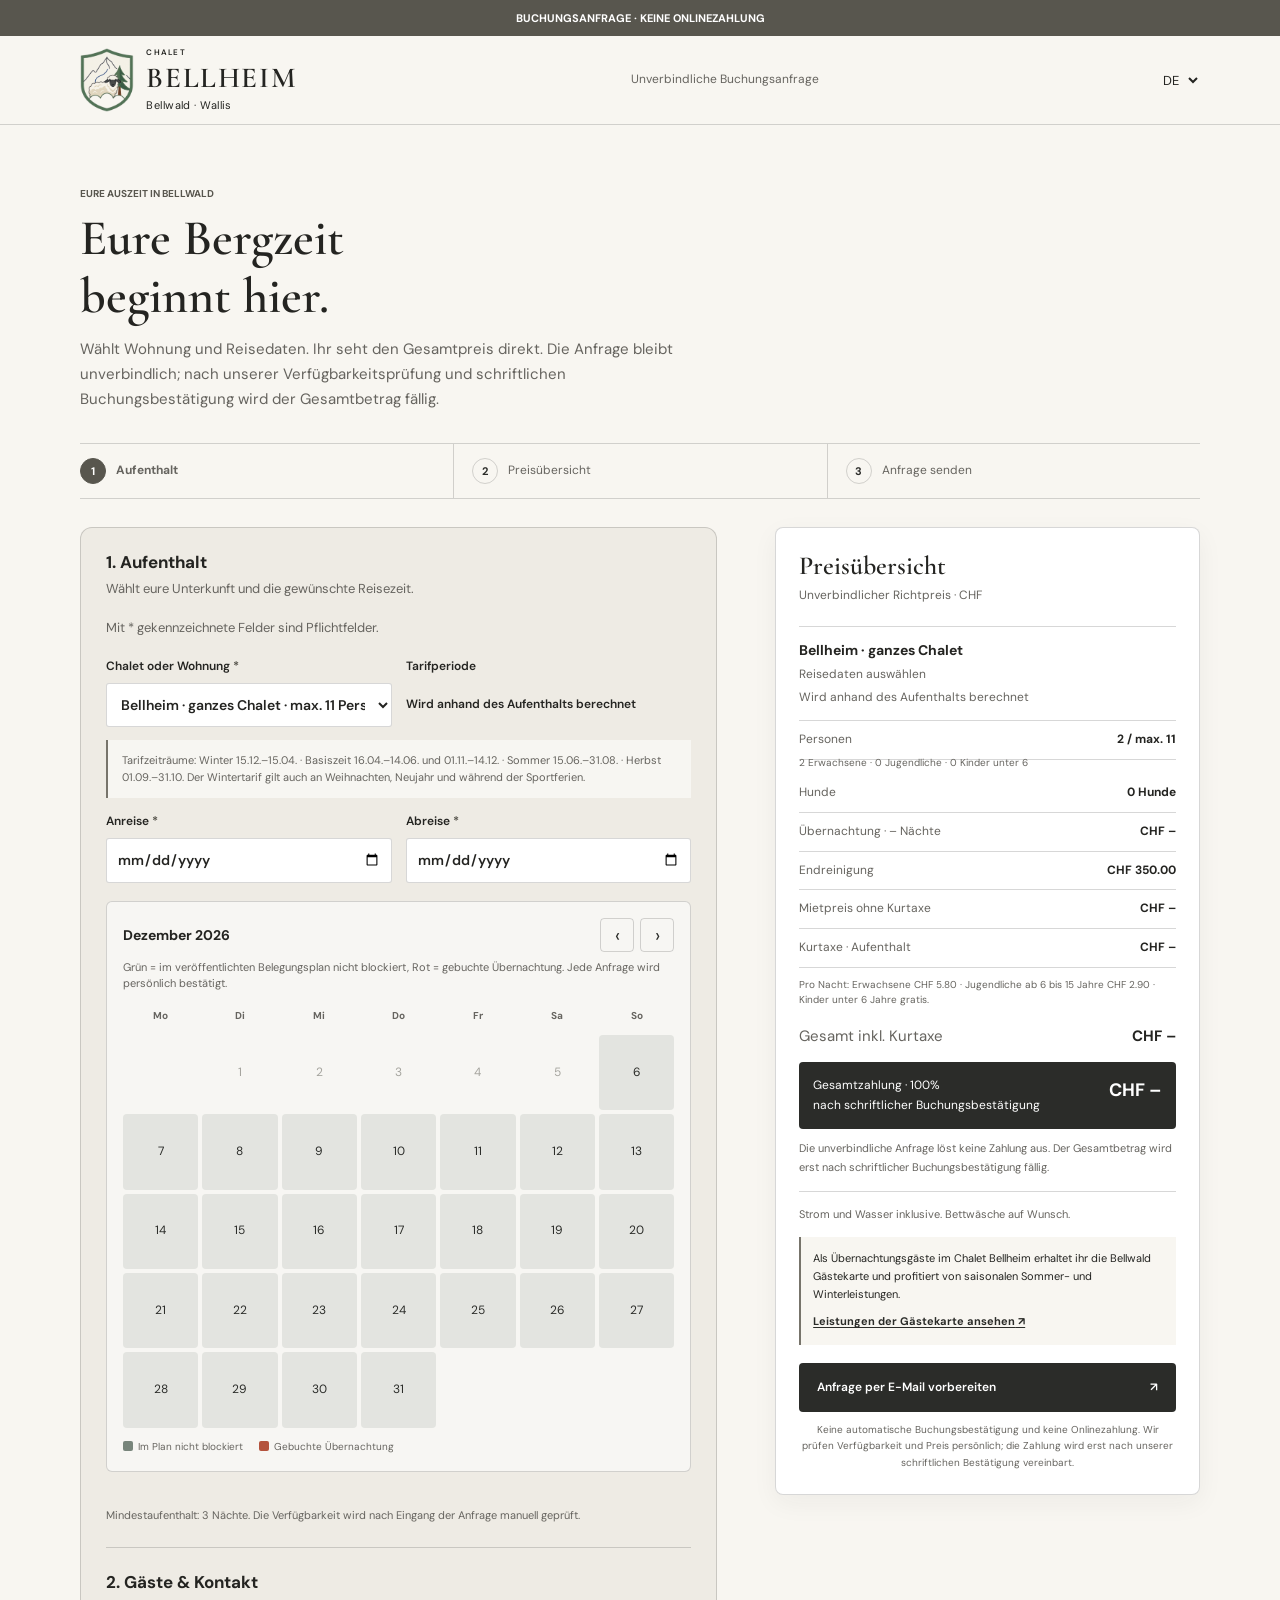
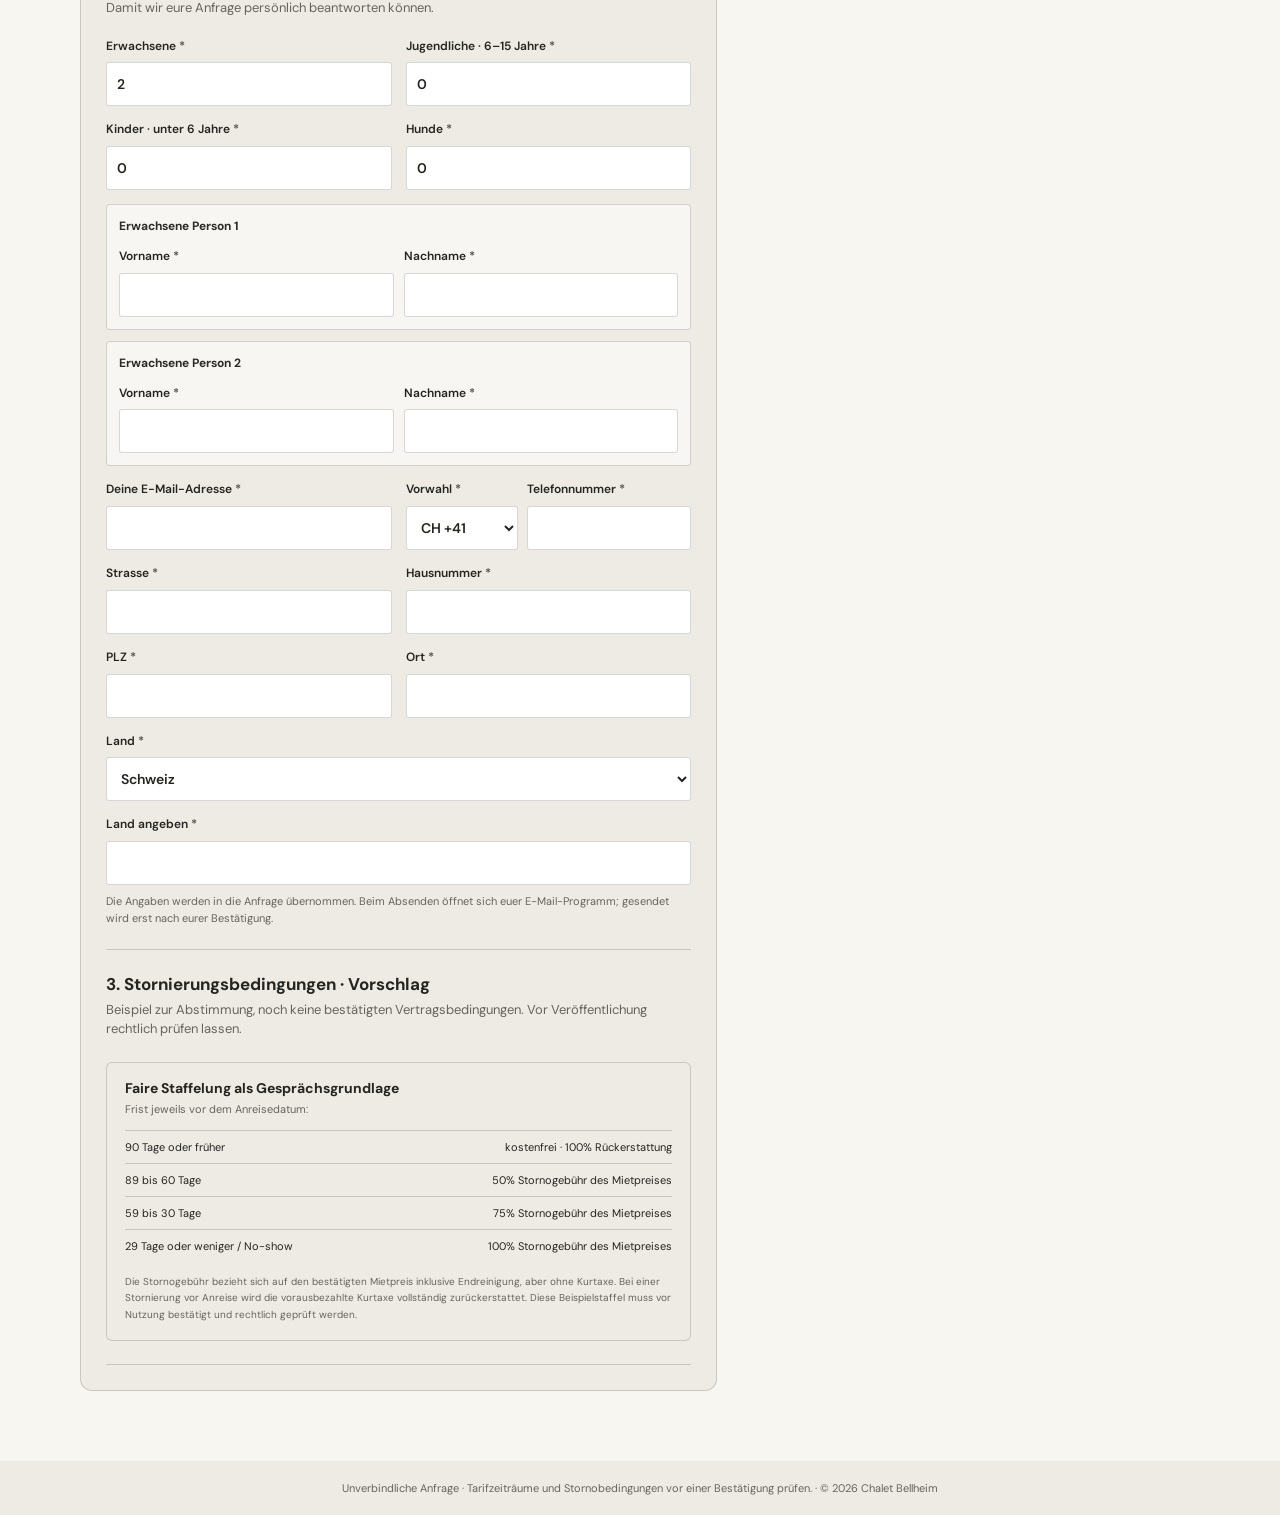
==== buchungsablauf-vorschau.html @ 1db50ce0 "Add files via upload" ====
<!doctype html>
<html lang="de">
<head>
  <meta charset="utf-8">
  <meta name="viewport" content="width=device-width, initial-scale=1">
  <meta name="theme-color" content="#faf8f2">
  <meta name="description" content="Unverbindliche Buchungsanfrage und Preisübersicht für das Chalet Bellheim in Bellwald.">
  <title>Buchungsanfrage | Chalet Bellheim</title>
  <link rel="preconnect" href="https://fonts.googleapis.com">
  <link rel="preconnect" href="https://fonts.gstatic.com" crossorigin>
  <link href="https://fonts.googleapis.com/css2?family=Cormorant+Garamond:wght@500;600;700&family=DM+Sans:wght@400;500;600;700&display=swap" rel="stylesheet">
  <link rel="stylesheet" href="styles.css">
  <style>
    body { background: var(--paper); }
    .demo-banner { padding: 9px 16px; color: #fff; background: var(--clay); font-size: 11px; font-weight: 700; text-align: center; }
    .demo-header { display: flex; align-items: center; justify-content: space-between; gap: 20px; padding: 12px 6.2%; border-bottom: 1px solid var(--line); }
    .demo-header .wordmark-icon { width: 56px; height: 64px; flex-basis: 56px; }
    .demo-label { color: var(--muted); font-size: 12px; }
    .booking-page { width: min(1120px, 88%); margin: 0 auto; padding: clamp(32px, 5vw, 62px) 0 70px; }
    .page-heading { max-width: 650px; margin-bottom: 32px; }
    .page-heading .eyebrow { margin-bottom: 9px; }
    .page-heading h1 { margin: 0 0 12px; font-size: clamp(34px, 4vw, 50px); }
    .page-heading p:last-child { max-width: 600px; margin: 0; color: var(--muted); }
    .booking-steps { display: grid; grid-template-columns: repeat(3, minmax(0, 1fr)); margin-bottom: 28px; border-block: 1px solid var(--line); }
    .booking-steps span { display: flex; align-items: center; gap: 10px; min-height: 54px; color: var(--muted); font-size: 12px; }
    .booking-steps span + span { padding-left: 18px; border-left: 1px solid var(--line); }
    .booking-steps b { display: grid; width: 26px; height: 26px; flex: 0 0 26px; place-items: center; border: 1px solid var(--line); border-radius: 50%; color: var(--pine); font-size: 11px; }
    .booking-steps span:first-child { color: var(--pine); font-weight: 700; }
    .booking-steps span:first-child b { border-color: var(--clay); color: #fff; background: var(--clay); }
    .booking-layout { display: grid; grid-template-columns: minmax(0, 1.2fr) minmax(300px, .8fr); align-items: start; gap: clamp(26px, 5vw, 58px); }
    .booking-form { display: grid; gap: 25px; }
    .form-section { padding-bottom: 23px; border-bottom: 1px solid var(--line); }
    .form-section h2 { margin: 0 0 5px; font-family: var(--sans); font-size: 17px; font-weight: 700; }
    .form-section > p { margin: 0 0 18px; color: var(--muted); font-size: 13px; }
    .field-grid { display: grid; grid-template-columns: repeat(2, minmax(0, 1fr)); gap: 14px; }
    .field-grid.three { grid-template-columns: repeat(3, minmax(0, 1fr)); }
    .field-grid.guest-counts { grid-template-columns: repeat(2, minmax(0, 1fr)); }
    .guest-name-fields { display: grid; gap: 11px; margin-top: 14px; }
    .guest-name-row { display: grid; grid-template-columns: repeat(2, minmax(0, 1fr)); gap: 10px; padding: 12px; border: 1px solid var(--line); border-radius: 4px; background: rgba(255,255,255,.55); }
    .guest-name-heading { grid-column: 1 / -1; margin: 0; color: var(--pine); font-size: 12px; font-weight: 700; }
    .booking-form label { display: grid; min-width: 0; gap: 6px; color: var(--ink); font-size: 12px; font-weight: 600; }
    .booking-form input, .booking-form select { width: 100%; min-width: 0; min-height: 44px; padding: 9px 10px; border: 1px solid var(--line); border-radius: 3px; color: var(--ink); background: #fff; font: inherit; font-size: 14px; }
    .booking-form input:focus, .booking-form select:focus { outline: 2px solid var(--brass); outline-offset: 1px; }
    .required-mark { color: var(--clay); font-weight: 700; }
    .required-note { margin: -10px 0 0; color: var(--muted); font-size: 10px; }
    .phone-fields { display: grid; grid-template-columns: minmax(112px, .7fr) minmax(0, 1.3fr); gap: 9px; }
    .field-help { display: block; margin-top: 8px; color: var(--muted); font-size: 11px; line-height: 1.5; }
    .season-note { margin-top: 13px; padding: 12px 14px; border-left: 2px solid var(--brass); color: var(--muted); background: rgba(255,255,255,.55); font-size: 11px; line-height: 1.55; }
    .availability-calendar { margin-top: 18px; padding: 16px; border: 1px solid var(--line); border-radius: 6px; background: rgba(255,255,255,.55); }
    .calendar-heading { display: flex; align-items: center; justify-content: space-between; gap: 12px; margin-bottom: 8px; }
    .calendar-heading h3 { margin: 0; font-family: var(--sans); font-size: 14px; font-weight: 700; }
    .calendar-nav { display: flex; gap: 6px; }
    .calendar-nav button { display: grid; width: 34px; height: 34px; place-items: center; border: 1px solid var(--line); border-radius: 4px; color: var(--pine); background: transparent; cursor: pointer; font-size: 19px; }
    .calendar-nav button:hover { background: var(--paper-deep); }
    .calendar-status { margin: 0 0 12px; color: var(--muted); font-size: 11px; line-height: 1.45; }
    .calendar-weekdays, .calendar-grid { display: grid; grid-template-columns: repeat(7, minmax(0, 1fr)); gap: 4px; }
    .calendar-weekdays { margin-bottom: 5px; }
    .calendar-weekdays span { padding: 5px 0; color: var(--muted); font-size: 10px; font-weight: 700; text-align: center; }
    .calendar-day, .calendar-empty { display: grid; min-width: 0; aspect-ratio: 1; place-items: center; }
    .calendar-day { padding: 0; border: 1px solid transparent; border-radius: 4px; color: var(--ink); background: transparent; cursor: pointer; font: inherit; font-size: 12px; }
    .calendar-day:hover:not(:disabled) { border-color: var(--brass); background: var(--paper-deep); }
    .calendar-day:disabled { color: #a5a49e; cursor: not-allowed; }
    .calendar-day.is-open { color: var(--pine); background: rgba(52,72,59,.1); }
    .calendar-day.is-booked { color: #fff; background: #b4533d; }
    .calendar-day.is-selected, .calendar-day.is-in-range { color: #fff; background: var(--pine); }
    .calendar-day.is-selected { border-color: var(--clay); background: var(--clay); }
    .calendar-legend { display: flex; flex-wrap: wrap; gap: 8px 16px; margin-top: 11px; color: var(--muted); font-size: 10px; }
    .legend-swatch { display: inline-block; width: 10px; height: 10px; margin-right: 5px; border-radius: 2px; vertical-align: -1px; }
    .legend-open { background: rgba(52,72,59,.65); }
    .legend-booked { background: #b4533d; }
    .calendar-feedback { min-height: 17px; margin: 6px 0 0; color: var(--clay); font-size: 11px; }
    .minimum-warning { margin: 9px 0 0; padding: 10px 12px; border-left: 2px solid var(--clay); color: #7d3d29; background: rgba(164,93,61,.1); font-size: 11px; line-height: 1.45; }
    .minimum-warning[hidden] { display: none; }
    .calendar-admin { margin-top: 13px; padding-top: 12px; border-top: 1px solid var(--line); }
    .calendar-admin summary { color: var(--pine); cursor: pointer; font-size: 11px; font-weight: 700; }
    .calendar-admin > p { margin: 9px 0 12px; color: var(--muted); font-size: 10px; line-height: 1.45; }
    .calendar-admin-fields { display: grid; grid-template-columns: 1fr 1fr; gap: 9px; }
    .calendar-admin label { display: grid; gap: 5px; color: var(--muted); font-size: 10px; }
    .calendar-admin input { width: 100%; min-width: 0; min-height: 38px; padding: 6px; border: 1px solid var(--line); border-radius: 3px; background: #fff; font: inherit; }
    .calendar-admin-action { width: 100%; min-height: 38px; margin-top: 9px; border: 1px solid var(--pine); border-radius: 3px; color: #fff; background: var(--pine); cursor: pointer; font: inherit; font-size: 11px; font-weight: 700; }
    .blocked-list { display: grid; gap: 6px; margin: 10px 0 0; padding: 0; list-style: none; }
    .blocked-list li { display: flex; align-items: center; justify-content: space-between; gap: 8px; color: var(--ink); font-size: 10px; }
    .blocked-list button { padding: 4px 7px; border: 1px solid var(--line); border-radius: 3px; color: var(--clay); background: transparent; cursor: pointer; font: inherit; }
    .policy { margin-top: 23px; padding: 17px 18px; border: 1px solid var(--line); border-radius: 6px; background: var(--paper-deep); }
    .policy h3 { margin: 0 0 4px; font-family: var(--sans); font-size: 14px; font-weight: 700; }
    .policy-intro { margin: 0 0 12px; color: var(--muted); font-size: 11px; }
    .policy-row { display: flex; justify-content: space-between; gap: 15px; padding: 7px 0; border-top: 1px solid var(--line); font-size: 11px; }
    .policy-row span:last-child { text-align: right; }
    .policy-note { margin: 11px 0 0; color: var(--muted); font-size: 10px; }
    .summary { position: sticky; top: 18px; padding: 23px; border: 1px solid var(--line); border-radius: 8px; background: #fff; box-shadow: 0 8px 26px rgba(36,36,33,.05); }
    .summary h2 { margin: 0 0 5px; font-size: 26px; }
    .summary-caption { margin: 0 0 20px; color: var(--muted); font-size: 12px; }
    .summary-selection { padding: 12px 0; border-block: 1px solid var(--line); }
    .summary-selection strong { display: block; font-size: 14px; }
    .summary-selection span { display: block; margin-top: 3px; color: var(--muted); font-size: 12px; }
    .summary-row { display: flex; justify-content: space-between; gap: 14px; padding: 9px 0; border-bottom: 1px solid var(--line); font-size: 12px; }
    .summary-row span:first-child { color: var(--muted); }
    .summary-row strong { text-align: right; }
    .occupancy-breakdown { margin: -4px 0 4px; color: var(--muted); font-size: 10px; line-height: 1.45; }
    .capacity-warning { margin: 8px 0 12px; padding: 10px 12px; border-left: 2px solid var(--clay); color: #7d3d29; background: rgba(164,93,61,.1); font-size: 11px; line-height: 1.45; }
    .capacity-warning[hidden] { display: none; }
    .summary-total { margin-top: 4px; padding: 13px 0 9px; border-bottom: 0; font-size: 15px; }
    .payment-total { display: flex; justify-content: space-between; gap: 12px; margin-top: 4px; padding: 14px; border-radius: 4px; color: #fff; background: var(--pine); }
    .payment-total span { font-size: 12px; }
    .payment-total strong { font-size: 18px; white-space: nowrap; }
    .remaining { margin: 10px 0 0; color: var(--muted); font-size: 11px; }
    .tax-note { margin: 15px 0 0; padding-top: 13px; border-top: 1px solid var(--line); color: var(--muted); font-size: 11px; }
    .tax-rate-note { margin: 9px 0 0; color: var(--muted); font-size: 10px; line-height: 1.5; }
    .guest-card-note { margin-top: 14px; padding: 12px; border-left: 2px solid var(--brass); background: var(--paper); }
    .guest-card-note p { margin: 0 0 5px; color: var(--ink); font-size: 11px; }
    .guest-card-note a { color: var(--pine); font-size: 11px; font-weight: 700; text-decoration: underline; text-underline-offset: 2px; }
    .summary .button { width: 100%; margin-top: 18px; }
    .summary-small { margin: 10px 0 0; color: var(--muted); font-size: 10px; text-align: center; }
    .form-result { margin-top: 14px; padding: 12px; border-left: 2px solid var(--clay); background: var(--paper); font-size: 12px; }
    .form-result[hidden] { display: none; }
    .email-link { display: flex; width: 100%; min-height: 42px; align-items: center; justify-content: center; margin-top: 10px; border-radius: 4px; color: #fff; background: var(--pine); font-size: 12px; font-weight: 700; }
    .demo-footer { padding: 18px 6%; color: var(--muted); background: var(--paper-deep); font-size: 11px; text-align: center; }
    @media (max-width: 760px) {
      .demo-header { padding-inline: 5%; }
      .booking-page { width: 90%; padding-top: 30px; }
      .booking-layout { grid-template-columns: 1fr; }
      .summary { position: static; grid-row: 1; }
      .booking-steps span { gap: 6px; font-size: 10px; }
      .booking-steps span + span { padding-left: 8px; }
      .summary { padding: 19px; }
    }
    @media (max-width: 430px) {
      .field-grid { grid-template-columns: 1fr; }
      .field-grid.three { grid-template-columns: repeat(3, minmax(0, 1fr)); gap: 8px; }
      .phone-fields { grid-template-columns: minmax(102px, .8fr) minmax(0, 1.2fr); gap: 7px; }
      .booking-steps b { width: 23px; height: 23px; flex-basis: 23px; }
      .booking-steps span { font-size: 9px; }
      .policy-row { font-size: 10px; }
    }
  </style>
</head>
<body data-page-type="booking">
  <div class="demo-banner" data-i18n="bookingBanner">BUCHUNGSANFRAGE · KEINE ONLINEZAHLUNG</div>
  <header class="demo-header">
    <a class="wordmark" href="index.html" aria-label="Zur Chalet Bellheim Website">
      <span class="wordmark-icon" aria-hidden="true"><img src="Fotos/Bellheim-wappen.png" alt=""></span>
      <span class="brand-name"><span class="brand-kicker">CHALET</span><strong>BELLHEIM</strong><span class="brand-location">Bellwald · Wallis</span></span>
    </a>
    <span class="demo-label" data-i18n="bookingHeaderLabel">Unverbindliche Buchungsanfrage</span>
    <label class="language-picker"><span class="sr-only" data-i18n="languageLabel">Sprache wählen</span><select id="language-select" aria-label="Sprache"><option value="de">DE</option><option value="en">EN</option><option value="nl">NL</option></select></label>
  </header>
  <main class="booking-page">
    <div class="page-heading">
      <p class="eyebrow eyebrow-dark" data-i18n="bookingPageEyebrow">EURE AUSZEIT IN BELLWALD</p>
      <h1 data-i18n="bookingPageHeading">Eure Bergzeit<br>beginnt hier.</h1>
      <p data-i18n="bookingPageIntro">Wählt Wohnung und Reisedaten. Ihr seht den Gesamtpreis direkt. Die Anfrage bleibt unverbindlich; nach unserer Verfügbarkeitsprüfung und schriftlichen Buchungsbestätigung wird der Gesamtbetrag fällig.</p>
    </div>
    <div class="booking-steps" aria-label="Buchungsablauf" data-i18n-aria="bookingPageTitle">
      <span><b>1</b> <span data-i18n="bookingStepStay">Aufenthalt</span></span><span><b>2</b> <span data-i18n="bookingStepPrice">Preisübersicht</span></span><span><b>3</b> <span data-i18n="bookingStepSend">Anfrage senden</span></span>
    </div>
    <div class="booking-layout">
      <form class="booking-form" id="booking-form">
        <section class="form-section">
          <h2 data-i18n="bookingSectionStay">1. Aufenthalt</h2>
          <p data-i18n="bookingStayIntro">Wählt eure Unterkunft und die gewünschte Reisezeit.</p>
          <p class="required-note"><span data-i18n="bookingRequiredNote">Mit * gekennzeichnete Felder sind Pflichtfelder.</span></p>
          <div class="field-grid">
            <label><span><span data-i18n="apartmentLabel">Chalet oder Wohnung</span> <span class="required-mark" aria-hidden="true">*</span></span>
              <select name="apartment" required>
                <option value="Chalet Bellheim" data-i18n="bookingApartmentWhole">Bellheim · ganzes Chalet · max. 11 Personen</option>
                <option value="Wiisshoru" data-i18n="bookingApartmentUpper">Wiisshoru · Obergeschoss · max. 7 Personen</option>
                <option value="Schwarznasa" data-i18n="bookingApartmentLower">Schwarznasa · Erdgeschoss · max. 4 Personen</option>
              </select>
            </label>
            <label><span data-i18n="bookingSeasonLabel">Tarifperiode</span>
              <output id="season-display" aria-live="polite">Wird anhand des Aufenthalts berechnet</output>
            </label>
          </div>
          <div class="season-note" data-i18n="bookingSeasonPeriods">Tarifzeiträume: Winter 15.12.–15.04. · Basiszeit 16.04.–14.06. und 01.11.–14.12. · Sommer 15.06.–31.08. · Herbst 01.09.–31.10. Der Wintertarif gilt auch an Weihnachten, Neujahr und während der Sportferien.</div>
          <div class="field-grid" style="margin-top: 14px">
            <label><span><span data-i18n="arrivalLabel">Anreise</span> <span class="required-mark" aria-hidden="true">*</span></span><input type="date" name="arrival" required></label>
            <label><span><span data-i18n="departureLabel">Abreise</span> <span class="required-mark" aria-hidden="true">*</span></span><input type="date" name="departure" required></label>
          </div>
          <div class="availability-calendar" aria-labelledby="calendar-title">
            <div class="calendar-heading">
              <h3 id="calendar-title" data-i18n="bookingCalendar">Belegungsplan</h3>
              <div class="calendar-nav"><button type="button" id="calendar-previous" data-i18n-aria="bookingPreviousMonth" aria-label="Vorheriger Monat">‹</button><button type="button" id="calendar-next" data-i18n-aria="bookingNextMonth" aria-label="Nächster Monat">›</button></div>
            </div>
            <p class="calendar-status" id="calendar-status" data-i18n="bookingCalendarStatus">Grün = im veröffentlichten Belegungsplan nicht blockiert, Rot = gebuchte Übernachtung. Jede Anfrage wird persönlich bestätigt.</p>
            <div class="calendar-weekdays" aria-hidden="true"><span data-i18n="bookingMonday">Mo</span><span data-i18n="bookingTuesday">Di</span><span data-i18n="bookingWednesday">Mi</span><span data-i18n="bookingThursday">Do</span><span data-i18n="bookingFriday">Fr</span><span data-i18n="bookingSaturday">Sa</span><span data-i18n="bookingSunday">So</span></div>
            <div class="calendar-grid" id="calendar-grid" role="group" aria-label="Termine auswählen" data-i18n-aria="bookingCalendarGroup"></div>
            <div class="calendar-legend"><span><i class="legend-swatch legend-open"></i><span data-i18n="bookingLegendOpen">Im Plan nicht blockiert</span></span><span><i class="legend-swatch legend-booked"></i><span data-i18n="bookingLegendBooked">Gebuchte Übernachtung</span></span></div>
          </div>
          <p class="calendar-feedback" id="calendar-feedback" role="status" aria-live="polite"></p>
          <span class="field-help" data-i18n="bookingMinimumStay">Mindestaufenthalt: 3 Nächte. Die Verfügbarkeit wird nach Eingang der Anfrage manuell geprüft.</span>
        </section>
        <section class="form-section">
          <h2 data-i18n="bookingSectionGuests">2. Gäste & Kontakt</h2>
          <p data-i18n="bookingSectionGuestsIntro">Damit wir eure Anfrage persönlich beantworten können.</p>
          <div class="field-grid guest-counts">
            <label><span><span data-i18n="adultCountLabel">Erwachsene</span> <span class="required-mark" aria-hidden="true">*</span></span><input type="number" name="adults" min="0" max="11" value="2" required></label>
            <label><span><span data-i18n="bookingYouthLabel">Jugendliche · 6–15 Jahre</span> <span class="required-mark" aria-hidden="true">*</span></span><input type="number" name="youth" min="0" max="11" value="0" required></label>
            <label><span><span data-i18n="bookingChildrenLabel">Kinder · unter 6 Jahre</span> <span class="required-mark" aria-hidden="true">*</span></span><input type="number" name="children" min="0" max="11" value="0" required></label>
            <label><span><span data-i18n="dogCountLabel">Hunde</span> <span class="required-mark" aria-hidden="true">*</span></span><input type="number" name="dogs" min="0" value="0" required></label>
          </div>
          <div class="guest-name-fields" id="guest-name-fields" aria-live="polite"></div>
          <div class="field-grid" style="margin-top: 14px">
            <label><span><span data-i18n="guestEmailLabel">E-Mail-Adresse</span> <span class="required-mark" aria-hidden="true">*</span></span><input type="email" name="guestEmail" autocomplete="email" required></label>
            <div class="phone-fields">
              <label><span><span data-i18n="bookingPhonePrefix">Vorwahl</span> <span class="required-mark" aria-hidden="true">*</span></span><select name="phonePrefix" autocomplete="tel-country-code" required><option value="+41" selected>CH +41</option><option value="+49">DE +49</option><option value="+43">AT +43</option><option value="+33">FR +33</option><option value="+39">IT +39</option><option value="+31">NL +31</option><option value="+32">BE +32</option><option value="+352">LU +352</option><option value="+44">UK +44</option><option value="+1">US/CA +1</option></select></label>
              <label><span><span data-i18n="bookingPhone">Telefonnummer</span> <span class="required-mark" aria-hidden="true">*</span></span><input type="tel" name="phoneNumber" autocomplete="tel-national" minlength="6" maxlength="20" inputmode="tel" required></label>
            </div>
          </div>
          <div class="field-grid" style="margin-top: 14px">
            <label><span><span data-i18n="bookingStreet">Strasse</span> <span class="required-mark" aria-hidden="true">*</span></span><input type="text" name="street" autocomplete="address-line1" required></label>
            <label><span><span data-i18n="bookingHouse">Hausnummer</span> <span class="required-mark" aria-hidden="true">*</span></span><input type="text" name="houseNumber" autocomplete="address-line2" required></label>
          </div>
          <div class="field-grid" style="margin-top: 14px">
            <label><span><span data-i18n="bookingPostalCode">PLZ</span> <span class="required-mark" aria-hidden="true">*</span></span><input type="text" name="postalCode" autocomplete="postal-code" required></label>
            <label><span><span data-i18n="bookingCity">Ort</span> <span class="required-mark" aria-hidden="true">*</span></span><input type="text" name="city" autocomplete="address-level2" required></label>
          </div>
          <label style="margin-top: 14px"><span><span data-i18n="bookingCountry">Land</span> <span class="required-mark" aria-hidden="true">*</span></span>
            <select name="country" autocomplete="country-name" required>
              <option value="CH" data-i18n="bookingCountryCH" selected>Schweiz</option>
              <option value="DE" data-i18n="bookingCountryDE">Deutschland</option>
              <option value="AT" data-i18n="bookingCountryAT">Österreich</option>
              <option value="FR" data-i18n="bookingCountryFR">Frankreich</option>
              <option value="IT" data-i18n="bookingCountryIT">Italien</option>
              <option value="NL" data-i18n="bookingCountryNL">Niederlande</option>
              <option value="BE" data-i18n="bookingCountryBE">Belgien</option>
              <option value="LU" data-i18n="bookingCountryLU">Luxemburg</option>
              <option value="GB" data-i18n="bookingCountryGB">Vereinigtes Königreich</option>
              <option value="US" data-i18n="bookingCountryUS">Vereinigte Staaten</option>
              <option value="OTHER" data-i18n="bookingCountryOther">Anderes Land</option>
            </select>
          </label>
          <label id="other-country-label" style="margin-top: 14px" hidden><span><span data-i18n="bookingOtherCountry">Land angeben</span> <span class="required-mark" aria-hidden="true">*</span></span><input type="text" name="otherCountry" autocomplete="country-name"></label>
          <span class="field-help" data-i18n="bookingContactNote">Die Angaben werden in die Anfrage übernommen. Beim Absenden öffnet sich euer E-Mail-Programm; die Nachricht wird erst nach eurer Bestätigung versendet.</span>
        </section>
        <section class="form-section">
          <h2 data-i18n="bookingCancellationSection">3. Stornierungsbedingungen · Vorschlag</h2>
          <p class="field-help" data-i18n="bookingCancellationDisclaimer">Beispiel zur Abstimmung, noch keine bestätigten Vertragsbedingungen. Vor Veröffentlichung rechtlich prüfen lassen.</p>
          <div class="policy">
            <h3 data-i18n="bookingCancellationHeading">Faire Staffelung als Gesprächsgrundlage</h3>
            <p class="policy-intro" data-i18n="bookingCancellationBefore">Frist jeweils vor dem Anreisedatum:</p>
            <div class="policy-row"><span data-i18n="bookingCancel90">90 Tage oder früher</span><span data-i18n="bookingCancel90Fee">kostenfrei · 100% Rückerstattung</span></div>
            <div class="policy-row"><span data-i18n="bookingCancel60">89 bis 60 Tage</span><span data-i18n="bookingCancel60Fee">50% Stornogebühr des Mietpreises</span></div>
            <div class="policy-row"><span data-i18n="bookingCancel30">59 bis 30 Tage</span><span data-i18n="bookingCancel30Fee">75% Stornogebühr des Mietpreises</span></div>
            <div class="policy-row"><span data-i18n="bookingCancelLate">29 Tage oder weniger / No-show</span><span data-i18n="bookingCancelLateFee">100% Stornogebühr des Mietpreises</span></div>
            <p class="policy-note" data-i18n="bookingCancellationNote">Die Stornogebühr bezieht sich auf den bestätigten Mietpreis inklusive Endreinigung, aber ohne Kurtaxe. Bei einer Stornierung vor Anreise wird die vorausbezahlte Kurtaxe vollständig zurückerstattet. Diese Beispielstaffel muss vor Nutzung bestätigt und rechtlich geprüft werden.</p>
          </div>
        </section>
      </form>
      <aside class="summary" aria-labelledby="summary-title">
        <h2 id="summary-title" data-i18n="bookingSummary">Preisübersicht</h2>
        <p class="summary-caption" data-i18n="bookingEstimate">Unverbindlicher Richtpreis · CHF</p>
        <div class="summary-selection"><strong id="summary-apartment">Bellheim · ganzes Chalet</strong><span id="summary-dates" data-i18n="bookingChooseDates">Reisedaten auswählen</span><span id="summary-season" data-i18n="bookingSeasonAuto">Tarifperiode wird automatisch bestimmt</span></div>
        <div class="summary-row"><span data-i18n="bookingPeople">Personen</span><strong id="summary-person-count">2 / max. 11</strong></div>
        <p class="occupancy-breakdown" id="summary-guest-breakdown">2 Erwachsene · 0 Jugendliche · 0 Kinder unter 6</p>
        <div class="summary-row"><span data-i18n="bookingDogs">Hunde</span><strong id="summary-dog-count">0 Hunde</strong></div>
        <p class="capacity-warning" id="capacity-warning" role="status" aria-live="polite" hidden></p>
        <div class="summary-row"><span><span data-i18n="bookingNight">Übernachtung</span> · <span id="night-count">–</span></span><strong id="accommodation-price">CHF –</strong></div>
        <p class="minimum-warning" id="minimum-stay-warning" role="status" hidden></p>
        <div class="summary-row"><span data-i18n="bookingCleaning">Endreinigung</span><strong id="cleaning-price">CHF 350</strong></div>
        <div class="summary-row"><span data-i18n="bookingRent">Mietpreis ohne Kurtaxe</span><strong id="total-price">CHF –</strong></div>
        <div class="summary-row"><span data-i18n="bookingTaxStay">Kurtaxe · Aufenthalt</span><strong id="tourist-tax-price">CHF –</strong></div>
        <p class="tax-rate-note" data-i18n="bookingTaxRates">Pro Nacht: Erwachsene CHF 5.80 · Jugendliche ab 6 bis 15 Jahre CHF 2.90 · Kinder unter 6 Jahre gratis.</p>
        <div class="summary-row summary-total"><span data-i18n="bookingGrandTotal">Gesamt inkl. Kurtaxe</span><strong id="grand-total-price">CHF –</strong></div>
        <div class="payment-total"><span><span data-i18n="bookingFullPayment">Gesamtzahlung · 100%</span><br><span data-i18n="bookingAfterConfirmation">nach schriftlicher Buchungsbestätigung</span></span><strong id="payment-total-price">CHF –</strong></div>
        <p class="remaining" id="payment-note" data-i18n="bookingPaymentNote">Die unverbindliche Anfrage löst keine Zahlung aus. Der Gesamtbetrag wird erst nach schriftlicher Buchungsbestätigung fällig.</p>
        <p class="tax-note" data-i18n="bookingUtilities">Strom und Wasser inklusive. Bettwäsche auf Wunsch.</p>
        <div class="guest-card-note"><p data-i18n="bookingGuestCard">Als Übernachtungsgäste im Chalet Bellheim erhaltet ihr die Bellwald Gästekarte und profitiert von saisonalen Sommer- und Winterleistungen.</p><a href="https://www.bellwald.ch/planen-buchen/service-vorteile/gaestekarte-kurtaxe" target="_blank" rel="noreferrer"><span data-i18n="bookingGuestCardLink">Leistungen der Gästekarte ansehen</span> ↗</a></div>
        <button class="button button-dark" type="submit" form="booking-form"><span data-i18n="bookingSubmit">Anfrage per E-Mail vorbereiten</span><span aria-hidden="true">↗</span></button>
        <p class="summary-small" data-i18n="bookingNoAutomaticPayment">Keine automatische Buchungsbestätigung und keine Onlinezahlung. Wir prüfen Verfügbarkeit und Preis persönlich; die Zahlung wird erst nach unserer schriftlichen Bestätigung vereinbart.</p>
        <div class="form-result" id="form-result" role="status" aria-live="polite" hidden></div>
      </aside>
    </div>
  </main>
  <footer class="demo-footer"><span data-i18n="bookingFooter">Unverbindliche Anfrage · Tarifzeiträume und Stornobedingungen vor einer Bestätigung prüfen.</span> · © <span id="year"></span> Chalet Bellheim</footer>
  <script src="availability.js"></script>
  <script src="app.js"></script>
  <script>
    const rates = {
      "Chalet Bellheim": { base: { night: 380, week: 2500 }, summer: { night: 410, week: 2700 }, autumn: { night: 460, week: 3000 }, winter: { night: 520, week: 3400 }, cleaning: 350, capacity: 11 },
      Wiisshoru: { base: { night: 200, week: 1350 }, summer: { night: 220, week: 1450 }, autumn: { night: 250, week: 1650 }, winter: { night: 280, week: 1850 }, cleaning: 200, capacity: 7 },
      Schwarznasa: { base: { night: 180, week: 1150 }, summer: { night: 190, week: 1250 }, autumn: { night: 210, week: 1350 }, winter: { night: 240, week: 1550 }, cleaning: 150, capacity: 4 }
    };
    const languageLocales = { de: "de-CH", en: "en-GB", nl: "nl-NL" };
    const bookingText = (key, values = {}) => {
      const message = translations[languageSelect.value]?.[key] || translations.de[key] || key;
      return message.replace(/\{(\w+)\}/g, (_, name) => values[name] ?? "");
    };
    const seasonKeys = { base: "baseSeason", summer: "summerSeason", autumn: "autumnSeason", winter: "winterSeason" };
    const form = document.querySelector("#booking-form");
    const result = document.querySelector("#form-result");
    const guestNameFields = document.querySelector("#guest-name-fields");
    const otherCountryLabel = document.querySelector("#other-country-label");
    const calendarGrid = document.querySelector("#calendar-grid");
    const calendarTitle = document.querySelector("#calendar-title");
    const calendarFeedback = document.querySelector("#calendar-feedback");
    const calendarStatus = document.querySelector("#calendar-status");
    const minimumStayWarning = document.querySelector("#minimum-stay-warning");
    const currency = new Intl.NumberFormat("de-CH", { style: "currency", currency: "CHF", maximumFractionDigits: 2 });
    const today = new Date();
    const localToday = new Date(today.getTime() - today.getTimezoneOffset() * 60000).toISOString().slice(0, 10);
    let calendarMonth = new Date(Date.UTC(today.getFullYear(), today.getMonth(), 1));
    const bookedRanges = window.BELLWALD_BOOKED_RANGES || {};
    const requestedApartment = new URLSearchParams(window.location.search).get("apartment");
    if (Object.hasOwn(rates, requestedApartment)) form.elements.apartment.value = requestedApartment;
    form.elements.arrival.min = localToday;
    form.elements.departure.min = localToday;

    function seasonFor(date) {
      const month = date.getUTCMonth() + 1;
      const day = date.getUTCDate();
      if (month === 12 && day >= 15 || month <= 3 || month === 4 && day <= 15) return "winter";
      if (month === 4 && day >= 16 || month === 5 || month === 6 && day <= 14 || month === 11 || month === 12 && day <= 14) return "base";
      if (month === 6 && day >= 15 || month === 7 || month === 8) return "summer";
      return "autumn";
    }

    function formatPrice(value) {
      return currency.format(value).replace("CHF ", "CHF ");
    }

    function formatStayDate(value) {
      return new Intl.DateTimeFormat(languageLocales[languageSelect.value] || languageLocales.de, { dateStyle: "medium", timeZone: "UTC" }).format(new Date(`${value}T00:00:00Z`));
    }

    function renderGuestNameFields() {
      const previousValues = new Map();
      guestNameFields.querySelectorAll("input").forEach((input) => previousValues.set(input.name, input.value));
      guestNameFields.replaceChildren();
      const guestGroups = [
        { type: "adult", title: bookingText("bookingAdultPerson"), count: Number(form.elements.adults.value) || 0 },
        { type: "youth", title: bookingText("bookingYouthPerson"), count: Number(form.elements.youth.value) || 0 },
        { type: "child", title: bookingText("bookingChildPerson"), count: Number(form.elements.children.value) || 0 }
      ];
      guestGroups.forEach((group) => {
        for (let index = 1; index <= group.count; index += 1) {
          const row = document.createElement("div");
          row.className = "guest-name-row";
          row.dataset.guestType = group.type;
          row.dataset.guestNumber = String(index);
          const heading = document.createElement("p");
          heading.className = "guest-name-heading";
          heading.textContent = `${group.title} ${index}`;
          row.append(heading);
          [[bookingText("bookingFirstName"), "first", "given-name"], [bookingText("bookingLastName"), "last", "family-name"]].forEach(([labelText, part, autocomplete]) => {
            const label = document.createElement("label");
            const labelTextElement = document.createElement("span");
            labelTextElement.textContent = `${labelText} `;
            const requiredMark = document.createElement("span");
            requiredMark.className = "required-mark";
            requiredMark.setAttribute("aria-hidden", "true");
            requiredMark.textContent = "*";
            labelTextElement.append(requiredMark);
            const input = document.createElement("input");
            input.type = "text";
            input.name = `guest_${group.type}_${index}_${part}`;
            input.autocomplete = autocomplete;
            input.required = true;
            input.dataset.guestPart = part;
            input.value = previousValues.get(input.name) || "";
            label.append(labelTextElement, input);
            row.append(label);
          });
          guestNameFields.append(row);
        }
      });
    }

    function updateOtherCountryField() {
      const isOtherCountry = form.elements.country.value === "OTHER";
      otherCountryLabel.hidden = !isOtherCountry;
      form.elements.otherCountry.required = isOtherCountry;
    }

    function isNightBooked(dateValue, apartment = form.elements.apartment.value) {
      const sharedRanges = bookedRanges["Chalet Bellheim"] || [];
      const ranges = apartment === "Chalet Bellheim"
        ? Object.values(bookedRanges).flat()
        : [...sharedRanges, ...(bookedRanges[apartment] || [])];
      return ranges.some(([arrival, departure]) => dateValue >= arrival && dateValue < departure);
    }

    function hasBookedNight(arrivalValue, departureValue) {
      const cursor = new Date(`${arrivalValue}T00:00:00Z`);
      const departure = new Date(`${departureValue}T00:00:00Z`);
      while (cursor < departure) {
        if (isNightBooked(cursor.toISOString().slice(0, 10))) return true;
        cursor.setUTCDate(cursor.getUTCDate() + 1);
      }
      return false;
    }

    function setDepartureMinimum(arrivalValue) {
      const earliestDeparture = new Date(`${arrivalValue}T00:00:00Z`);
      earliestDeparture.setUTCDate(earliestDeparture.getUTCDate() + 3);
      form.elements.departure.min = earliestDeparture.toISOString().slice(0, 10);
      if (form.elements.departure.value && form.elements.departure.value < form.elements.departure.min) form.elements.departure.value = "";
    }

    function renderCalendar() {
      const year = calendarMonth.getUTCFullYear();
      const month = calendarMonth.getUTCMonth();
      const firstOfMonth = new Date(Date.UTC(year, month, 1));
      const monthLength = new Date(Date.UTC(year, month + 1, 0)).getUTCDate();
      const leadingDays = (firstOfMonth.getUTCDay() + 6) % 7;
      const arrivalValue = form.elements.arrival.value;
      const departureValue = form.elements.departure.value;
      const locale = languageLocales[languageSelect.value] || languageLocales.de;
      calendarTitle.textContent = new Intl.DateTimeFormat(locale, { month: "long", year: "numeric", timeZone: "UTC" }).format(firstOfMonth);
      calendarGrid.replaceChildren();
      for (let index = 0; index < leadingDays; index += 1) {
        const blank = document.createElement("span");
        blank.className = "calendar-empty";
        blank.setAttribute("aria-hidden", "true");
        calendarGrid.append(blank);
      }
      for (let day = 1; day <= monthLength; day += 1) {
        const date = new Date(Date.UTC(year, month, day));
        const dateValue = date.toISOString().slice(0, 10);
        const button = document.createElement("button");
        const isSelected = dateValue === arrivalValue || dateValue === departureValue;
        const isInRange = arrivalValue && departureValue && dateValue > arrivalValue && dateValue < departureValue;
        const isBooked = isNightBooked(dateValue);
        const isPast = dateValue < localToday;
        button.type = "button";
        button.className = `calendar-day${!isPast && !isBooked ? " is-open" : ""}${isBooked ? " is-booked" : ""}${isSelected ? " is-selected" : ""}${isInRange ? " is-in-range" : ""}`;
        button.dataset.date = dateValue;
        button.textContent = String(day);
        button.disabled = isPast;
        button.setAttribute("aria-label", `${new Intl.DateTimeFormat(locale, { dateStyle: "full", timeZone: "UTC" }).format(date)} · ${bookingText(isBooked ? "bookingCalendarBookedDate" : "bookingCalendarOpenDate")}`);
        button.setAttribute("aria-pressed", String(isSelected || Boolean(isInRange)));
        button.addEventListener("click", () => {
          const currentArrival = form.elements.arrival.value;
          const currentDeparture = form.elements.departure.value;
          calendarFeedback.textContent = "";
          if (!currentArrival || currentDeparture || dateValue <= currentArrival) {
            if (isBooked) {
              calendarFeedback.textContent = bookingText("bookingCalendarArrivalBooked");
              return;
            }
            form.elements.arrival.value = dateValue;
            form.elements.departure.value = "";
            setDepartureMinimum(dateValue);
          } else {
            const nights = Math.round((Date.parse(`${dateValue}T00:00:00Z`) - Date.parse(`${currentArrival}T00:00:00Z`)) / 86400000);
            if (nights < 3) {
              calendarFeedback.textContent = bookingText("bookingCalendarMinimumDate");
              return;
            }
            if (hasBookedNight(currentArrival, dateValue)) {
              calendarFeedback.textContent = bookingText("bookingCalendarConflictDate");
              return;
            }
            form.elements.departure.value = dateValue;
          }
          calendarMonth = new Date(Date.UTC(year, month, 1));
          updateSummary();
          renderCalendar();
        });
        calendarGrid.append(button);
      }
    }

    function getStayPrice(arrivalValue, nights, apartment) {
      const nightlyGroups = [];
      const cursor = new Date(`${arrivalValue}T00:00:00Z`);
      for (let index = 0; index < nights; index += 1) {
        const season = seasonFor(cursor);
        const previousGroup = nightlyGroups[nightlyGroups.length - 1];
        if (!previousGroup || previousGroup.season !== season) nightlyGroups.push({ season, nights: 0 });
        nightlyGroups[nightlyGroups.length - 1].nights += 1;
        cursor.setUTCDate(cursor.getUTCDate() + 1);
      }
      const accommodation = nightlyGroups.reduce((sum, group) => {
        const rate = rates[apartment][group.season];
        return sum + Math.floor(group.nights / 7) * rate.week + (group.nights % 7) * rate.night;
      }, 0);
      return { accommodation, nightlyGroups };
    }

    function updateSummary() {
      const apartment = form.elements.apartment.value;
      const selectedRate = rates[apartment];
      const arrivalValue = form.elements.arrival.value;
      const departureValue = form.elements.departure.value;
      const nights = arrivalValue && departureValue ? Math.round((Date.parse(`${departureValue}T00:00:00Z`) - Date.parse(`${arrivalValue}T00:00:00Z`)) / 86400000) : 0;
      const belowMinimum = nights > 0 && nights < 3;
      const hasConflict = nights > 0 && hasBookedNight(arrivalValue, departureValue);
      const adults = Number(form.elements.adults.value) || 0;
      const youth = Number(form.elements.youth.value) || 0;
      const children = Number(form.elements.children.value) || 0;
      const dogs = Number(form.elements.dogs.value) || 0;
      const guestCount = adults + youth + children;
      const exceedsCapacity = guestCount > selectedRate.capacity;
      const stay = nights > 0 ? getStayPrice(arrivalValue, nights, apartment) : { accommodation: 0, nightlyGroups: [] };
      const total = nights >= 3 && !hasConflict ? stay.accommodation + selectedRate.cleaning : 0;
      const touristTax = nights > 0 && !hasConflict ? nights * (adults * 5.8 + youth * 2.9) : 0;
      const totalWithTax = total + touristTax;
      const seasonText = stay.nightlyGroups.length ? [...new Set(stay.nightlyGroups.map((group) => bookingText(seasonKeys[group.season])))].join(" + ") : bookingText("bookingSeasonAuto");
      const apartmentLabel = form.elements.apartment.selectedOptions[0].textContent.split(" · max.")[0];
      document.querySelector("#summary-apartment").textContent = apartmentLabel;
      document.querySelector("#summary-person-count").textContent = `${guestCount} / max. ${selectedRate.capacity}`;
      document.querySelector("#summary-guest-breakdown").textContent = `${adults} ${bookingText(adults === 1 ? "bookingAdultPerson" : "bookingAdultsShort")} · ${youth} ${bookingText(youth === 1 ? "bookingYouthPerson" : "bookingYouthShort")} · ${children} ${bookingText(children === 1 ? "bookingChildPerson" : "bookingChildrenShort")}`;
      document.querySelector("#summary-dog-count").textContent = `${dogs} ${bookingText(dogs === 1 ? "bookingDogOne" : "bookingDogsShort")}`;
      const capacityWarning = document.querySelector("#capacity-warning");
      capacityWarning.hidden = !exceedsCapacity;
      capacityWarning.textContent = exceedsCapacity ? bookingText("bookingCapacityWarning", { apartment: apartmentLabel, capacity: selectedRate.capacity }) : "";
      document.querySelector("#cleaning-price").textContent = formatPrice(selectedRate.cleaning);
      const nightText = nights === 1 ? bookingText("bookingNightOne") : bookingText("bookingNightMany");
      document.querySelector("#night-count").textContent = nights > 0 ? `${nights} ${nightText}` : `– ${bookingText("bookingNightMany")}`;
      minimumStayWarning.hidden = !belowMinimum;
      minimumStayWarning.textContent = belowMinimum ? bookingText("bookingMinimumWarning", { nights: `${nights} ${nightText}` }) : "";
      document.querySelector("#summary-dates").textContent = arrivalValue && departureValue ? `${formatStayDate(arrivalValue)} – ${formatStayDate(departureValue)}` : bookingText("bookingChooseDates");
      document.querySelector("#summary-season").textContent = seasonText;
      document.querySelector("#season-display").textContent = seasonText;
      document.querySelector("#accommodation-price").textContent = nights >= 3 && !hasConflict ? formatPrice(stay.accommodation) : "CHF –";
      document.querySelector("#total-price").textContent = nights >= 3 && !hasConflict ? formatPrice(total) : "CHF –";
      document.querySelector("#tourist-tax-price").textContent = nights >= 3 && !hasConflict ? formatPrice(touristTax) : "CHF –";
      document.querySelector("#grand-total-price").textContent = nights >= 3 && !hasConflict ? formatPrice(totalWithTax) : "CHF –";
      document.querySelector("#payment-total-price").textContent = nights >= 3 && !hasConflict ? formatPrice(totalWithTax) : "CHF –";
      document.querySelector("#payment-note").textContent = hasConflict ? bookingText("bookingUnavailablePrice") : bookingText("bookingPaymentNote");
      calendarFeedback.textContent = hasConflict ? bookingText("bookingConflictWarning") : belowMinimum ? bookingText("bookingMinimumWarning", { nights: `${nights} ${nightText}` }) : "";
      return { apartment, selectedRate, nights, stay, total, touristTax, totalWithTax, hasConflict, guestCount, exceedsCapacity };
    }

    form.elements.arrival.addEventListener("change", () => {
      if (form.elements.arrival.value) setDepartureMinimum(form.elements.arrival.value);
      calendarMonth = form.elements.arrival.value ? new Date(`${form.elements.arrival.value}T00:00:00Z`) : calendarMonth;
      calendarMonth.setUTCDate(1);
      updateSummary();
      renderCalendar();
    });
    form.elements.departure.addEventListener("change", () => { updateSummary(); renderCalendar(); });
    form.elements.apartment.addEventListener("change", updateSummary);
    ["adults", "youth", "children"].forEach((name) => form.elements[name].addEventListener("input", () => { renderGuestNameFields(); updateSummary(); }));
    form.elements.country.addEventListener("change", updateOtherCountryField);
    document.querySelector("#calendar-previous").addEventListener("click", () => {
      calendarMonth.setUTCMonth(calendarMonth.getUTCMonth() - 1);
      renderCalendar();
    });
    document.querySelector("#calendar-next").addEventListener("click", () => {
      calendarMonth.setUTCMonth(calendarMonth.getUTCMonth() + 1);
      renderCalendar();
    });
    form.addEventListener("input", () => { result.hidden = true; updateSummary(); });

    form.addEventListener("submit", (event) => {
      event.preventDefault();
      const formData = new FormData(form);
      const { apartment, selectedRate, nights, stay, total, touristTax, totalWithTax, hasConflict, guestCount, exceedsCapacity } = updateSummary();
      let message = "";
      if (nights < 3) message = bookingText("bookingErrorMinimum");
      else if (hasConflict) message = bookingText("bookingErrorConflict");
      else if (guestCount < 1) message = bookingText("bookingErrorNoGuests");
      else if (exceedsCapacity) message = bookingText("bookingErrorCapacity", { apartment: form.elements.apartment.selectedOptions[0].textContent.split(" · max.")[0], capacity: selectedRate.capacity });

      result.replaceChildren(document.createTextNode(message || bookingText("bookingRequestReady")));
      if (!message) {
        const seasonNamesForEmail = { base: bookingText("baseSeason"), summer: bookingText("summerSeason"), autumn: bookingText("autumnSeason"), winter: bookingText("winterSeason") };
        const guestDetails = [...guestNameFields.querySelectorAll(".guest-name-row")].map((row) => {
          const guestType = bookingText(row.dataset.guestType === "child" ? "bookingChildPerson" : row.dataset.guestType === "youth" ? "bookingYouthPerson" : "bookingAdultPerson");
          const firstName = row.querySelector('[data-guest-part="first"]').value.trim();
          const lastName = row.querySelector('[data-guest-part="last"]').value.trim();
          return `${guestType} ${row.dataset.guestNumber}: ${firstName} ${lastName}`;
        });
        const country = formData.get("country") === "OTHER" ? formData.get("otherCountry") : form.elements.country.selectedOptions[0].textContent;
        const details = [
          bookingText("bookingMailSubject"),
          `${bookingText("bookingMailStay")}: ${apartment}`,
          `${bookingText("bookingMailArrival")}: ${formData.get("arrival")}`,
          `${bookingText("bookingMailDeparture")}: ${formData.get("departure")}`,
          `${bookingText("bookingMailNights")}: ${nights}`,
          `${bookingText("bookingMailSeasons")}: ${[...new Set(stay.nightlyGroups.map((group) => seasonNamesForEmail[group.season]))].join(", ")}`,
          `${bookingText("bookingMailAdults")}: ${formData.get("adults")}`,
          `${bookingText("bookingMailYouth")}: ${formData.get("youth")}`,
          `${bookingText("bookingMailChildren")}: ${formData.get("children")}`,
          `${bookingText("bookingMailDogs")}: ${formData.get("dogs")}`,
          ...guestDetails,
          `${bookingText("bookingMailEmail")}: ${formData.get("guestEmail")}`,
          `${bookingText("bookingMailPhone")}: ${formData.get("phonePrefix")} ${formData.get("phoneNumber")}`,
          `${bookingText("bookingMailAddress")}: ${formData.get("street")} ${formData.get("houseNumber")}, ${formData.get("postalCode")} ${formData.get("city")}, ${country}`,
          "",
          `${bookingText("bookingMailRent")}: ${formatPrice(total)}`,
          `${bookingText("bookingMailCleaning")}: ${formatPrice(selectedRate.cleaning)}`,
          `${bookingText("bookingMailTax")} (${nights} ${bookingText(nights === 1 ? "bookingNightOne" : "bookingNightMany")}): ${formatPrice(touristTax)}`,
          `${bookingText("bookingMailGrandTotal")}: ${formatPrice(totalWithTax)}`,
          `${bookingText("bookingMailFullPayment")}: ${formatPrice(totalWithTax)}`,
          bookingText("bookingMailNote")
        ].join("\n");
        const emailLink = document.createElement("a");
        emailLink.className = "email-link";
        emailLink.href = `mailto:chalet.bellheim@gmail.com?${new URLSearchParams({ subject: bookingText("bookingMailSubject"), body: details })}`;
        emailLink.textContent = bookingText("bookingEmailOpen");
        result.append(emailLink);
      }
      result.hidden = false;
    });
    languageSelect.addEventListener("change", () => {
      renderGuestNameFields();
      updateSummary();
      renderCalendar();
    });
    renderGuestNameFields();
    updateOtherCountryField();
    updateSummary();
    renderCalendar();
  </script>
</body>
</html>
---- styles.css ----
:root {
  color-scheme: light;
  --paper: #f8f6f1;
  --paper-deep: #eeebe4;
  --ink: #242421;
  --muted: #66645f;
  --pine: #2b2c29;
  --pine-deep: #1d1e1c;
  --clay: #58564e;
  --brass: #77746b;
  --line: rgba(36, 36, 33, .18);
  --wool-texture: radial-gradient(rgba(70, 67, 59, .055) .6px, transparent .8px);
  --serif: "Cormorant Garamond", Georgia, serif;
  --sans: "DM Sans", "Segoe UI", sans-serif;
  --heading-size: clamp(30px, 3.2vw, 42px);
  --section-space: clamp(48px, 6vw, 80px);
}

* { box-sizing: border-box; }
html { scroll-behavior: smooth; }
body { margin: 0; background: var(--paper); background-image: var(--wool-texture); background-size: 4px 4px; color: var(--ink); font-family: var(--sans); font-size: 15px; line-height: 1.65; }
::selection { color: #fff; background: var(--pine); }
:focus-visible { outline: 2px solid var(--brass); outline-offset: 3px; }
a { color: inherit; text-decoration: none; }
button, input, select { font: inherit; }
img { display: block; max-width: 100%; }
.sr-only { position: absolute; width: 1px; height: 1px; padding: 0; margin: -1px; overflow: hidden; clip: rect(0, 0, 0, 0); white-space: nowrap; border: 0; }
.site-header { position: relative; z-index: 5; display: flex; align-items: center; justify-content: space-between; gap: 24px; width: 100%; padding: 16px 6.2%; color: var(--ink); background: var(--paper); border-bottom: 1px solid var(--line); }
.wordmark { display: inline-flex; align-items: center; gap: 11px; font-size: 13px; line-height: 1.2; letter-spacing: 0; }
.site-header .wordmark { font-size: 20px; }
.wordmark strong { font-weight: 700; }
.brand-name { display: grid; gap: 3px; }
.brand-name strong { font-family: var(--serif); font-size: 29px; font-weight: 600; letter-spacing: .055em; }
.brand-kicker { font-size: 8px; font-weight: 600; letter-spacing: .16em; }
.brand-location { font-size: 11px; letter-spacing: .04em; }
.wordmark small { display: block; margin-top: 5px; font-size: 9px; letter-spacing: 0; opacity: .82; }
.site-header .wordmark small { font-size: 11px; }
.wordmark-icon { display: block; width: 62px; height: 82px; overflow: hidden; flex: 0 0 62px; }
.wordmark-icon img { width: 100%; height: 100%; object-fit: contain; }
.footer-wordmark .wordmark-icon { background: #fff; border-radius: 8px; padding: 5px; }
.site-header .wordmark-icon, .footer-wordmark .wordmark-icon { width: 100px; height: 120px; flex-basis: 100px; }
.main-nav { display: flex; align-items: center; gap: clamp(18px, 2.5vw, 38px); font-size: 14px; }
.main-nav a { transition: opacity .2s ease; }
.main-nav a:hover { opacity: .72; }
.main-nav .nav-cta { min-height: 44px; padding: 10px 20px; border: 1px solid var(--ink); border-radius: 3px; color: var(--paper); background: var(--ink); }
.language-picker select { min-height: 44px; padding: 8px 6px; border: 0; color: var(--ink); background: transparent; font-size: 13px; cursor: pointer; }
.language-picker option { color: var(--ink); }
.hero { position: relative; display: grid; height: clamp(440px, 42vw, 560px); align-items: center; overflow: hidden; color: #fff; background: var(--pine); }
.hero-image { grid-area: 1 / 1; width: 100%; height: 100%; min-height: 0; object-fit: contain; object-position: right center; transform-origin: right center; animation: mountain-breathe 14s ease-in-out infinite alternate; }
.hero-shade { position: absolute; inset: 0; width: 100%; height: 100%; }
.hero-shade { background: linear-gradient(90deg, rgba(20, 21, 20, .77), rgba(20, 21, 20, .34) 60%, rgba(20, 21, 20, .14)), linear-gradient(0deg, rgba(20, 21, 20, .25), transparent 40%); }
.hero-copy { position: relative; z-index: 1; grid-area: 1 / 1; width: min(620px, 53%); margin: 40px 0 64px 8%; animation: rise-in .8s .12s both; }
.eyebrow { margin: 0 0 18px; font-size: 10px; font-weight: 700; letter-spacing: 0; line-height: 1.4; }
.hero .eyebrow { color: #f0eee7; font-size: 11px; letter-spacing: .15em; }
h1, h2, h3, p { margin-top: 0; }
h1, h2, h3 { font-family: var(--serif); font-weight: 600; line-height: 1.15; letter-spacing: 0; overflow-wrap: anywhere; }
h1 { max-width: 620px; margin-bottom: 19px; font-size: clamp(42px, 5.5vw, 72px); }
.hero-intro { max-width: 420px; margin-bottom: 29px; color: rgba(255,255,255,.86); font-size: 15px; }
.button { display: inline-flex; min-height: 49px; align-items: center; justify-content: space-between; gap: 30px; padding: 0 18px; border: 0; border-radius: 4px; cursor: pointer; font-size: 12px; font-weight: 600; transition: background .2s ease, color .2s ease, transform .2s ease; }
.button:hover { transform: translateY(-2px); }
.button-light { min-width: 210px; color: var(--ink); background: var(--paper); }
.button-light:hover { background: #fff; }
.hero-actions { display: flex; flex-wrap: wrap; gap: 12px; }
.button-outline { border: 1px solid rgba(255,255,255,.8); color: #fff; background: rgba(29,30,28,.3); }
.button-outline:hover { color: var(--ink); background: var(--paper); }
.button-dark { width: 100%; color: #fff; background: var(--pine); }
.button-dark:hover { background: var(--pine-deep); }
.hero-caption { position: absolute; z-index: 1; bottom: 24px; margin: 0; color: rgba(255,255,255,.86); font-size: 9px; }
.hero-caption { left: 6.2%; }
.section-wrap { width: min(1120px, 84%); margin-inline: auto; }
.intro { padding-block: var(--section-space); }
.eyebrow-dark { color: var(--clay); }
.intro-grid { display: grid; grid-template-columns: minmax(0, .9fr) minmax(0, 1.1fr); gap: clamp(24px, 5vw, 64px); align-items: start; }
h2 { margin-bottom: 0; font-size: var(--heading-size); }
.intro-text p { margin-bottom: 21px; color: var(--muted); font-size: 14px; }
.chalet-values { display: grid; grid-template-columns: repeat(3, minmax(0, 1fr)); gap: clamp(20px, 3vw, 40px); margin-top: 32px; padding-top: 28px; border-top: 1px solid var(--line); }
.chalet-values > div { min-width: 0; }
.value-icon { display: block; width: 32px; height: 32px; margin-bottom: 12px; fill: none; stroke: currentColor; stroke-width: 1.7; stroke-linecap: round; stroke-linejoin: round; color: var(--pine); }
.chalet-values h3 { margin-bottom: 10px; font-size: 23px; line-height: 1.25; }
.chalet-values p { margin: 0; color: var(--muted); font-size: 12px; }
.text-link { display: inline-flex; align-items: center; gap: 19px; padding-bottom: 5px; border-bottom: 1px solid currentColor; font-size: 11px; font-weight: 700; }
.apartments { padding-block: var(--section-space); background-color: var(--paper-deep); background-image: var(--wool-texture); background-size: 4px 4px; }
.section-heading { display: grid; grid-template-columns: minmax(0, 1.4fr) minmax(0, 1fr); align-items: end; gap: 32px; margin-bottom: 30px; }
.section-heading h2 { font-size: var(--heading-size); }
.section-heading > p { max-width: 350px; margin-bottom: 4px; color: var(--muted); font-size: 13px; }
.apartment-grid { display: grid; grid-template-columns: 1fr 1fr; gap: 24px; }
.apartment-card { overflow: hidden; border: 1px solid var(--line); border-radius: 12px; background: var(--paper); box-shadow: 0 8px 28px rgba(36, 36, 33, .035); }
.bailey-card { border-top: 5px solid var(--ink); }
.belalp-card { border-top: 5px solid #fffefa; }
.photo-gallery { position: relative; overflow: hidden; background: #d6d0c4; }
.photo-gallery .gallery-image { display: block; width: 100%; height: 100%; object-fit: cover; }
.apartment-photo { height: clamp(220px, 29vw, 355px); }
.photo-belalp .gallery-image { object-position: center 56%; }
.photo-bailey .gallery-image { object-position: center 58%; }
.photo-gallery .gallery-cover { object-fit: contain; object-position: center; background: #e4dfd5; }
.gallery-arrow { position: absolute; z-index: 1; top: 50%; display: grid; width: 42px; height: 42px; place-items: center; padding: 0; transform: translateY(-50%); border: 1px solid rgba(255,255,255,.75); border-radius: 50%; color: #fff; background: rgba(31,39,34,.62); cursor: pointer; font: inherit; font-size: 27px; line-height: 1; transition: background .2s ease, transform .2s ease; }
.gallery-arrow:hover { transform: translateY(-50%) scale(1.06); background: rgba(31,39,34,.88); }
.gallery-arrow[hidden], .gallery-count[hidden] { display: none; }
.gallery-prev { left: 12px; }
.gallery-next { right: 12px; }
.gallery-count { position: absolute; z-index: 1; right: 12px; bottom: 12px; padding: 4px 8px; color: #fff; background: rgba(31,39,34,.72); font-size: 10px; }
.season-gallery { height: 215px; margin: 18px 0; }
.season-gallery .gallery-image[src$=".svg"] { object-fit: contain; background: var(--pine); }
.apartment-body { padding: 25px 27px 22px; }
.apartment-title-row { display: flex; justify-content: space-between; align-items: center; gap: 12px; }
.apartment-title-row > div { min-width: 0; }
.apartment-title-row .eyebrow { margin-bottom: 6px; font-size: 9px; }
.apartment-title-row h3 { margin: 0; font-size: clamp(27px, 2.5vw, 32px); }
.apartment-request { font-size: 11px; }
.rate-table { display: grid; margin-top: 16px; border-top: 1px solid var(--line); }
.rate-row { display: grid; grid-template-columns: minmax(0, 1fr) 76px 84px; align-items: center; gap: 6px; min-height: 36px; border-bottom: 1px solid var(--line); }
.rate-row > span:first-child { min-width: 0; color: var(--muted); font-size: 10px; }
.rate-row > strong { font-size: 11px; text-align: right; white-space: nowrap; }
.rate-heading { min-height: 29px; }
.rate-heading > span { color: var(--muted); font-size: 8px; }
.rate-heading > span:not(:first-child) { text-align: right; }
.capacity { display: grid; flex-shrink: 0; justify-items: center; width: 50px; height: 50px; align-content: center; border: 1px solid var(--line); border-radius: 50%; }
.capacity strong { font-family: var(--serif); font-size: 18px; font-weight: 500; line-height: 1; }
.capacity small { margin-top: 4px; color: var(--muted); font-size: 8px; }
.apartment-description { margin: 15px 0 17px; color: var(--muted); font-size: 12px; }
.feature-list { display: grid; gap: 6px; min-height: 73px; margin: 0 0 18px; padding: 0; list-style: none; color: var(--ink); font-size: 11px; }
.feature-list li::before { margin-right: 9px; color: var(--clay); content: "\2014"; }
.price-row { display: flex; align-items: center; gap: 27px; padding-top: 16px; border-top: 1px solid var(--line); }
.price-row > span { display: grid; gap: 2px; }
.price-row strong { font-size: 13px; }
.price-row small { color: var(--muted); font-size: 9px; }
.round-link { display: grid; width: 38px; height: 38px; place-items: center; margin-left: auto; border: 1px solid var(--line); border-radius: 50%; transition: color .2s, background .2s; }
.round-link:hover { color: white; background: var(--pine); border-color: var(--pine); }
.price-note { max-width: 800px; margin: 23px 0 0; color: var(--muted); font-size: 10px; }
.combined-rate { display: grid; grid-template-columns: repeat(2, minmax(0, 1fr)); align-items: stretch; gap: 8px 24px; margin-top: 23px; border: 1px solid var(--line); border-radius: 12px; background: rgba(255,255,255,.6); }
.combined-request { margin-top: 18px; font-size: 10px; }
.combined-gallery { width: calc(100% - 1px); height: clamp(220px, 29vw, 355px); border-radius: 11px 0 0 0; }
.combined-details { display: grid; min-width: 0; align-content: center; gap: 20px; padding: 20px 20px 20px 0; }
.combined-rate .eyebrow { margin: 0 0 3px; font-size: 9px; }
.combined-name { margin: 0; font-size: 30px; }
.combined-subtitle { margin: 5px 0 0; color: var(--muted); font-size: 11px; }
.combined-rate .rate-table { margin: 0; }
.combined-note { color: var(--muted); font-size: 9px; }
.combined-note { grid-column: 1 / -1; padding: 0 18px 18px; }
.view-band { position: relative; display: grid; grid-template-columns: 1.05fr .95fr; background: var(--pine); color: #fff; }
.view-band > img { width: 100%; height: clamp(260px, 25vw, 340px); align-self: center; object-fit: cover; }
.view-band-copy { align-self: center; max-width: 490px; padding: 28px 10%; }
.view-band-copy .eyebrow { color: #dedbd1; }
.view-band-copy h2 { margin-bottom: 18px; font-size: var(--heading-size); }
.view-band-copy p:last-child { max-width: 360px; margin-bottom: 0; color: rgba(255,255,255,.75); font-size: 13px; }
.amenities { display: grid; grid-template-columns: 1fr; gap: 18px; padding-block: 32px; }
.amenities-heading .eyebrow { margin-bottom: 8px; }
.amenities-heading h2 { margin-bottom: 0; font-size: clamp(25px, 2.5vw, 32px); }
.amenities-list { display: grid; grid-template-columns: repeat(3, minmax(0, 1fr)); column-gap: 24px; }
.amenities-list > div { display: grid; grid-template-columns: 24px minmax(0, 1fr); align-items: center; min-height: 44px; padding-block: 8px; border-bottom: 1px solid var(--line); }
.amenities-list p { margin: 0; font-size: 12px; }
.amenity-number { color: var(--clay); font-size: 9px; }
.experiences { padding-block: var(--section-space); color: #fff; background: var(--pine-deep); }
.experiences .eyebrow { color: #dedbd1; }
.experience-heading { display: flex; justify-content: space-between; align-items: end; gap: 40px; margin-bottom: 35px; }
.experience-heading h2 { font-size: var(--heading-size); }
.experience-heading > p { max-width: 310px; margin: 0 2% 5px 0; color: rgba(255,255,255,.7); font-size: 13px; }
.experience-grid { display: grid; grid-template-columns: 1fr 1fr; border-top: 1px solid rgba(255,255,255,.25); border-bottom: 1px solid rgba(255,255,255,.25); }
.experience-grid article { min-height: 300px; padding: 28px 7% 30px 0; }
.experience-grid article + article { padding-left: 7%; border-left: 1px solid rgba(255,255,255,.25); }
.season-tag { display: inline-block; margin-bottom: 22px; color: #dedbd1; font-size: 9px; font-weight: 700; }
.experience-grid h3 { margin-bottom: 13px; font-size: 28px; }
.experience-grid article > p { max-width: 420px; min-height: 63px; margin-bottom: 19px; color: rgba(255,255,255,.7); font-size: 11px; }
.text-link-light { color: #fff; }
.season-links { display: flex; flex-wrap: wrap; align-items: start; gap: 16px 24px; }
.daytrips { padding-top: 30px; }
.daytrips .eyebrow { margin-bottom: 18px; }
.daytrips > div { display: grid; grid-template-columns: repeat(4, 1fr); gap: 20px; }
.daytrips span { display: grid; gap: 4px; }
.daytrips strong { font-size: 12px; font-weight: 600; }
.daytrips small { max-width: 245px; color: rgba(255,255,255,.65); font-size: 10px; }
.trip-caveat { display: block; margin-top: 15px; color: rgba(255,255,255,.55); font-size: 9px; }
.location { display: grid; grid-template-columns: minmax(0, .82fr) minmax(0, 1fr); align-items: center; gap: clamp(24px, 5vw, 64px); padding-block: var(--section-space); }
.location-copy h2 { margin-bottom: 20px; font-size: var(--heading-size); }
.location-copy > p:not(.eyebrow) { max-width: 420px; margin-bottom: 20px; color: var(--muted); font-size: 12px; }
.location-image { position: relative; }
.location-image img { width: 100%; aspect-ratio: 16 / 9; object-fit: cover; }
.location-image span { position: absolute; right: 0; bottom: 0; padding: 11px 14px; color: white; background: var(--pine); font-size: 8px; }
.guest-card-band { display: grid; grid-template-columns: .65fr 1fr 1fr; align-items: center; gap: 4%; overflow-x: clip; padding: 61px 10%; color: #fff; background: #54534e; }
.guest-card-mark { display: block; width: 240px; max-width: 100%; height: auto; filter: drop-shadow(0 5px 8px rgba(0,0,0,.15)); }
.guest-card-band .eyebrow { color: #eae7df; }
.guest-card-band h2 { font-size: var(--heading-size); }
.guest-card-copy p { max-width: 420px; margin-bottom: 17px; color: rgba(255,255,255,.83); font-size: 11px; }
.booking { display: grid; grid-template-columns: minmax(0, 1fr) minmax(0, .9fr); gap: clamp(24px, 5vw, 64px); padding-block: var(--section-space); }
.booking-copy, .booking-form { min-width: 0; }
.booking-heading { display: grid; grid-template-columns: minmax(0, 1fr) 120px; align-items: center; gap: 18px; }
.booking-heading h2 { margin-bottom: 19px; font-size: var(--heading-size); }
.booking-emblem { width: 120px; height: auto; object-fit: contain; border-radius: 8px; }
.booking-copy > p:not(.eyebrow) { max-width: 400px; color: var(--muted); font-size: 13px; }
.booking-copy .booking-contact { display: grid; gap: 2px; margin-top: 20px; color: var(--muted); font-size: 10px; }
.booking-contact a { overflow-wrap: anywhere; color: var(--pine); font-size: 17px; font-weight: 600; }
.booking-copy .booking-note { display: flex; align-items: flex-start; gap: 9px; margin-top: 25px; color: var(--muted); font-size: 10px !important; }
.status-dot { flex: 0 0 8px; width: 8px; height: 8px; margin-top: 6px; border-radius: 50%; background: var(--clay); }
.booking-form { display: grid; align-content: start; gap: 15px; padding: 25px; border: 1px solid var(--line); border-radius: 12px; background: var(--paper-deep); }
.booking-form label { display: grid; gap: 6px; color: var(--muted); font-size: 10px; }
.booking-form input, .booking-form select { width: 100%; min-height: 42px; padding: 9px 10px; border: 1px solid rgba(32,41,35,.19); border-radius: 0; color: var(--ink); background: var(--paper); font-size: 12px; }
.guest-grid { display: grid; grid-template-columns: repeat(3, minmax(0, 1fr)); gap: 10px; }
.guest-grid label { min-width: 0; }
.guest-grid input { min-width: 0; padding-inline: 6px; text-align: center; }
.date-row { display: grid; grid-template-columns: minmax(0, 1fr) minmax(0, 1fr); gap: 12px; }
.booking-form .button { margin-top: 3px; }
.form-small { margin: -6px 0 0; color: var(--muted); font-size: 9px; }
.form-result { display: grid; gap: 12px; padding: 12px; border-left: 2px solid var(--clay); color: var(--ink); background: rgba(255,255,255,.5); font-size: 11px; white-space: pre-line; }
.form-result[hidden] { display: none; }
.email-link { width: 100%; color: #fff; text-decoration: none; }
.site-footer { display: grid; grid-template-columns: 1fr 1fr auto; align-items: center; gap: 25px; padding: 30px 6.2% 20px; color: white; background: var(--pine-deep); }
.footer-wordmark { justify-self: start; }
.site-footer > p { margin: 0; color: rgba(255,255,255,.68); font-size: 10px; }
.back-top { font-size: 10px; }
.footer-note { grid-column: 1 / -1; padding-top: 13px; border-top: 1px solid rgba(255,255,255,.2); color: rgba(255,255,255,.5); font-size: 9px; }

@keyframes rise-in { from { opacity: 0; transform: translateY(16px); } to { opacity: 1; transform: translateY(0); } }
@keyframes mountain-breathe { from { transform: scale(1); } to { transform: scale(1.06); } }
@media (prefers-reduced-motion: reduce) { .hero-image { animation: none; } }
@media (prefers-reduced-motion: reduce) { *, *::before, *::after { scroll-behavior: auto !important; animation-duration: .01ms !important; animation-iteration-count: 1 !important; transition-duration: .01ms !important; } }
@media (min-width: 761px) and (max-width: 1000px) {
  .site-header { flex-wrap: wrap; gap: 12px 24px; }
  .language-picker { margin-left: auto; }
  .main-nav { order: 1; justify-content: center; width: 100%; }
}
@media (max-width: 760px) {
  .site-header { display: grid; grid-template-columns: minmax(0, 1fr) auto; grid-template-areas: "brand language" "navigation navigation"; align-items: center; gap: 11px 8px; padding: 13px 5%; }
  .site-header .wordmark { grid-area: brand; gap: 8px; font-size: 20px; }
  .site-header .wordmark small { font-size: 10px; }
  .site-header .wordmark-icon, .footer-wordmark .wordmark-icon { width: 88px; height: 104px; flex-basis: 88px; }
  .language-picker { grid-area: language; }
  .main-nav { grid-area: navigation; display: grid; grid-template-columns: 1.15fr 1fr .65fr 1fr; width: 100%; gap: 5px; font-size: 12px; }
  .main-nav a:not(.nav-cta) { display: flex; min-width: 0; min-height: 42px; align-items: center; justify-content: center; padding: 4px 2px; border-bottom: 1px solid var(--line); line-height: 1.15; text-align: center; }
  .main-nav .nav-cta { display: flex; min-width: 0; min-height: 42px; align-items: center; justify-content: center; padding: 6px 7px; font-size: 12px; line-height: 1.15; text-align: center; }
  .hero { height: auto; }
  .hero-image { height: clamp(210px, 56vw, 340px); object-fit: cover; object-position: center bottom; transform-origin: center bottom; }
  .hero-shade { display: none; }
  .hero-copy { grid-area: 2 / 1; width: 83%; margin: 40px 0 28px 8%; }
  .hero-intro { max-width: 340px; font-size: 13px; }
  .hero .eyebrow { font-size: 10px; }
  .hero-caption { position: static; grid-area: 3 / 1; margin: 0 8% 28px; }
  .section-wrap { width: 86%; }
  .intro { padding-block: var(--section-space); }
  .intro-grid, .amenities, .location, .booking { grid-template-columns: 1fr; gap: 27px; }
  .intro-grid { gap: 21px; }
  .chalet-values { grid-template-columns: 1fr; gap: 25px; margin-top: 35px; }
  .chalet-values > div { display: grid; grid-template-columns: 34px minmax(0, 1fr); column-gap: 16px; }
  .value-icon { grid-row: 1 / 3; margin-bottom: 0; }
  .chalet-values h3 { font-size: 22px; }
  .chalet-values p { grid-column: 2; }
  .section-heading { grid-template-columns: 1fr; align-items: start; gap: 15px; margin-bottom: 27px; }
  .apartments { padding-block: var(--section-space); }
  .apartment-grid { grid-template-columns: 1fr; gap: 18px; }
  .apartment-photo { height: min(68vw, 350px); }
  .apartment-body { padding: 22px; }
  .apartment-description, .feature-list { min-height: 0; }
  .view-band { grid-template-columns: 1fr; }
  .view-band > img { height: clamp(200px, 55vw, 280px); }
  .view-band-copy { padding: 28px 8%; }
  .amenities { gap: 16px; padding-block: 28px; }
  .amenities-list { grid-template-columns: repeat(2, minmax(0, 1fr)); column-gap: 16px; }
  .experience-heading { align-items: start; flex-direction: column; gap: 16px; }
  .experience-grid { grid-template-columns: 1fr; }
  .experience-grid article { min-height: 0; padding: 24px 0 27px; }
  .experience-grid article + article { padding: 27px 0; border-top: 1px solid rgba(255,255,255,.25); border-left: 0; }
  .experience-grid article > p { min-height: 0; }
  .daytrips > div { grid-template-columns: 1fr; gap: 14px; }
  .combined-rate { grid-template-columns: 1fr; }
  .combined-gallery { width: 100%; height: min(68vw, 350px); border-radius: 11px 11px 0 0; }
  .season-gallery { height: 195px; }
  .combined-details { grid-template-columns: 1fr; gap: 10px; padding: 20px; }
  .combined-rate .rate-table, .combined-note { grid-column: 1; }
  .location { padding-block: var(--section-space); }
  .guest-card-band { grid-template-columns: 1fr; gap: 20px; padding: 45px 7%; }
  .guest-card-mark { width: 240px; }
  .guest-card-copy { grid-column: 1; }
  .booking { padding-block: var(--section-space); gap: 25px; }
  .booking-heading { grid-template-columns: minmax(0, 1fr) 112px; gap: 10px; }
  .booking-heading h2 { font-size: var(--heading-size); }
  .booking-emblem { width: 112px; height: auto; }
  .booking-form { padding: 19px; }
  .date-row { gap: 8px; }
  .booking-form input[type="date"] { min-width: 0; padding-inline: 6px; font-size: 11px; }
  .guest-grid { gap: 7px; }
  .guest-grid label { font-size: 9px; }
  .site-footer { grid-template-columns: 1fr auto; gap: 16px; padding-inline: 7%; }
  .site-footer > p { grid-column: 1 / -1; grid-row: 2; }
  .back-top { grid-column: 2; grid-row: 1; }
}
@media (max-width: 390px) {
  .site-header .wordmark { gap: 7px; font-size: 20px; }
  .site-header .wordmark small { font-size: 9px; }
  .site-header .wordmark-icon, .footer-wordmark .wordmark-icon { width: 80px; height: 95px; flex-basis: 80px; }
  .site-footer { grid-template-columns: minmax(0, 1fr); }
  .back-top { grid-column: 1; grid-row: 3; justify-self: start; }
  .brand-name strong { font-size: 22px; }
  .language-picker select { font-size: 12px; }
  .hero-copy { width: 86%; }
  .price-row { gap: 17px; }
  .date-row { gap: 6px; }
  .booking-heading { grid-template-columns: minmax(0, 1fr); }
  .booking-emblem { width: 160px; height: auto; margin-top: 8px; }
}
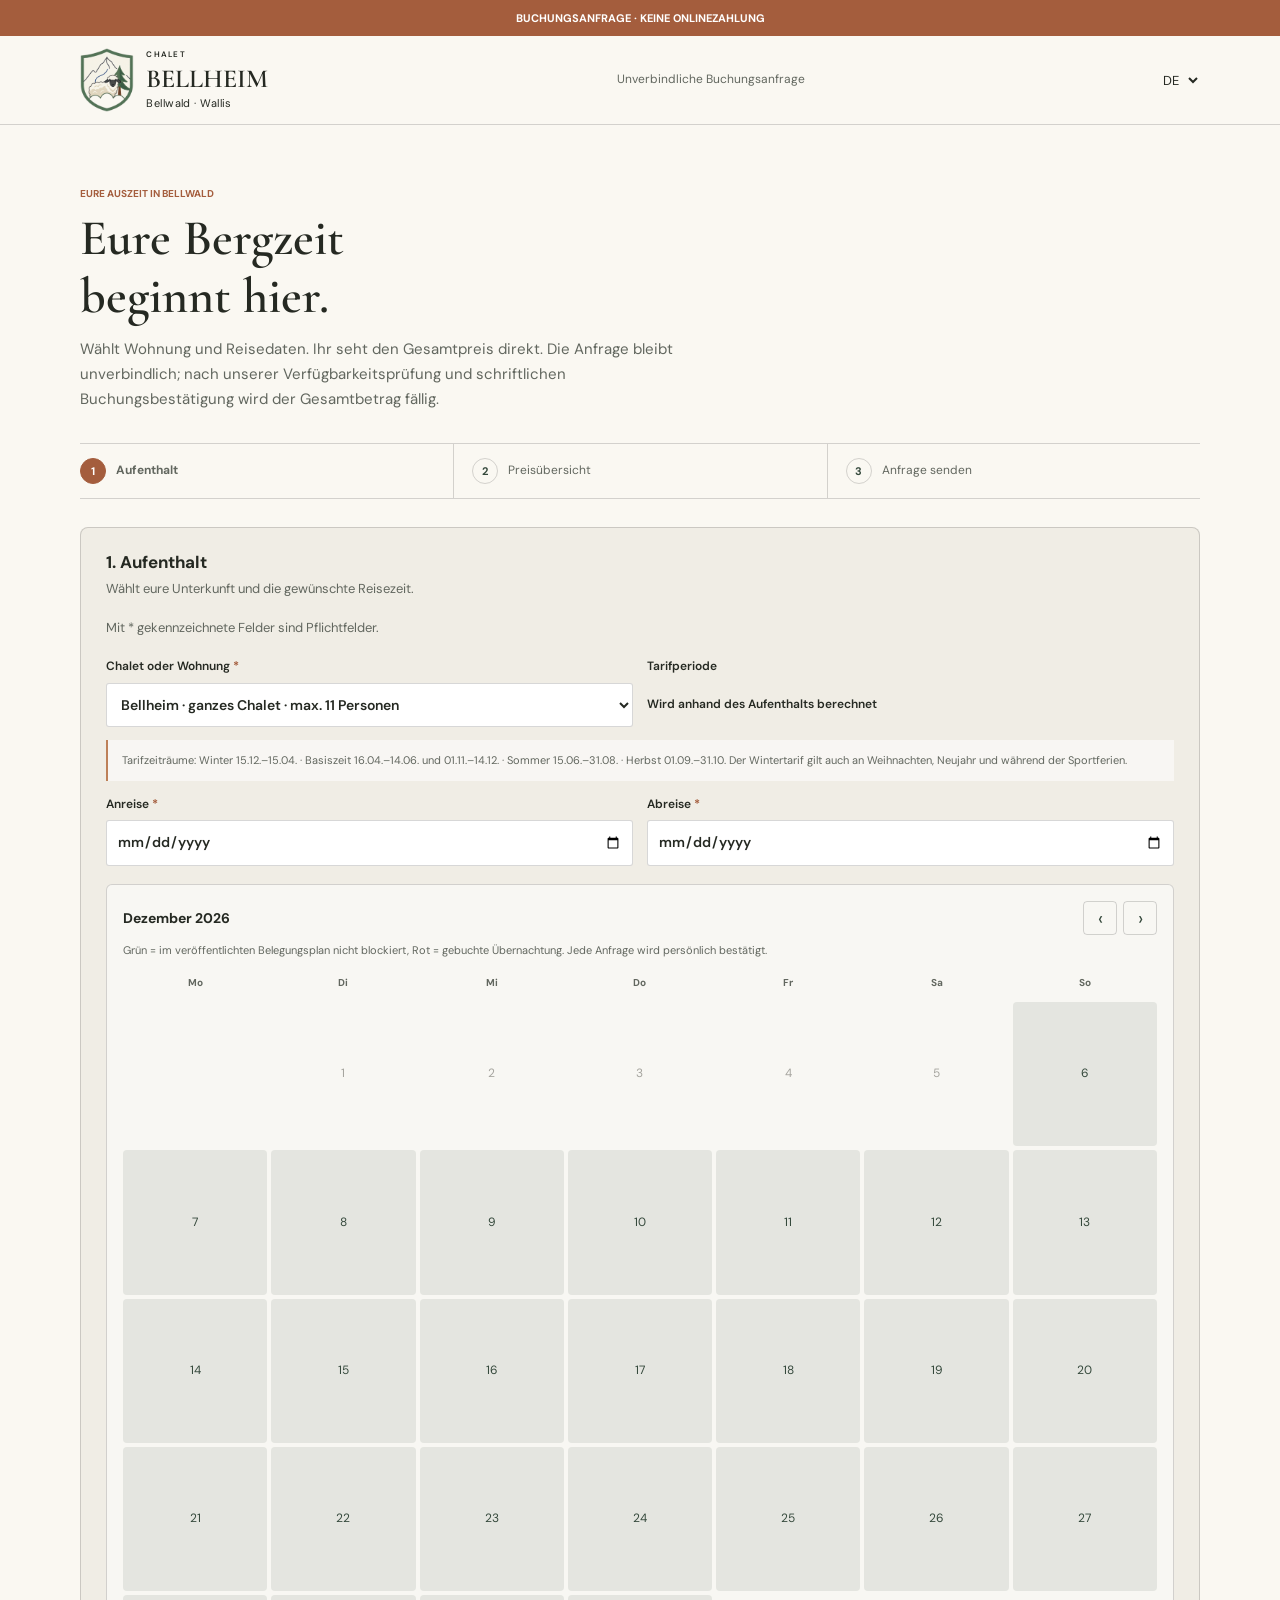
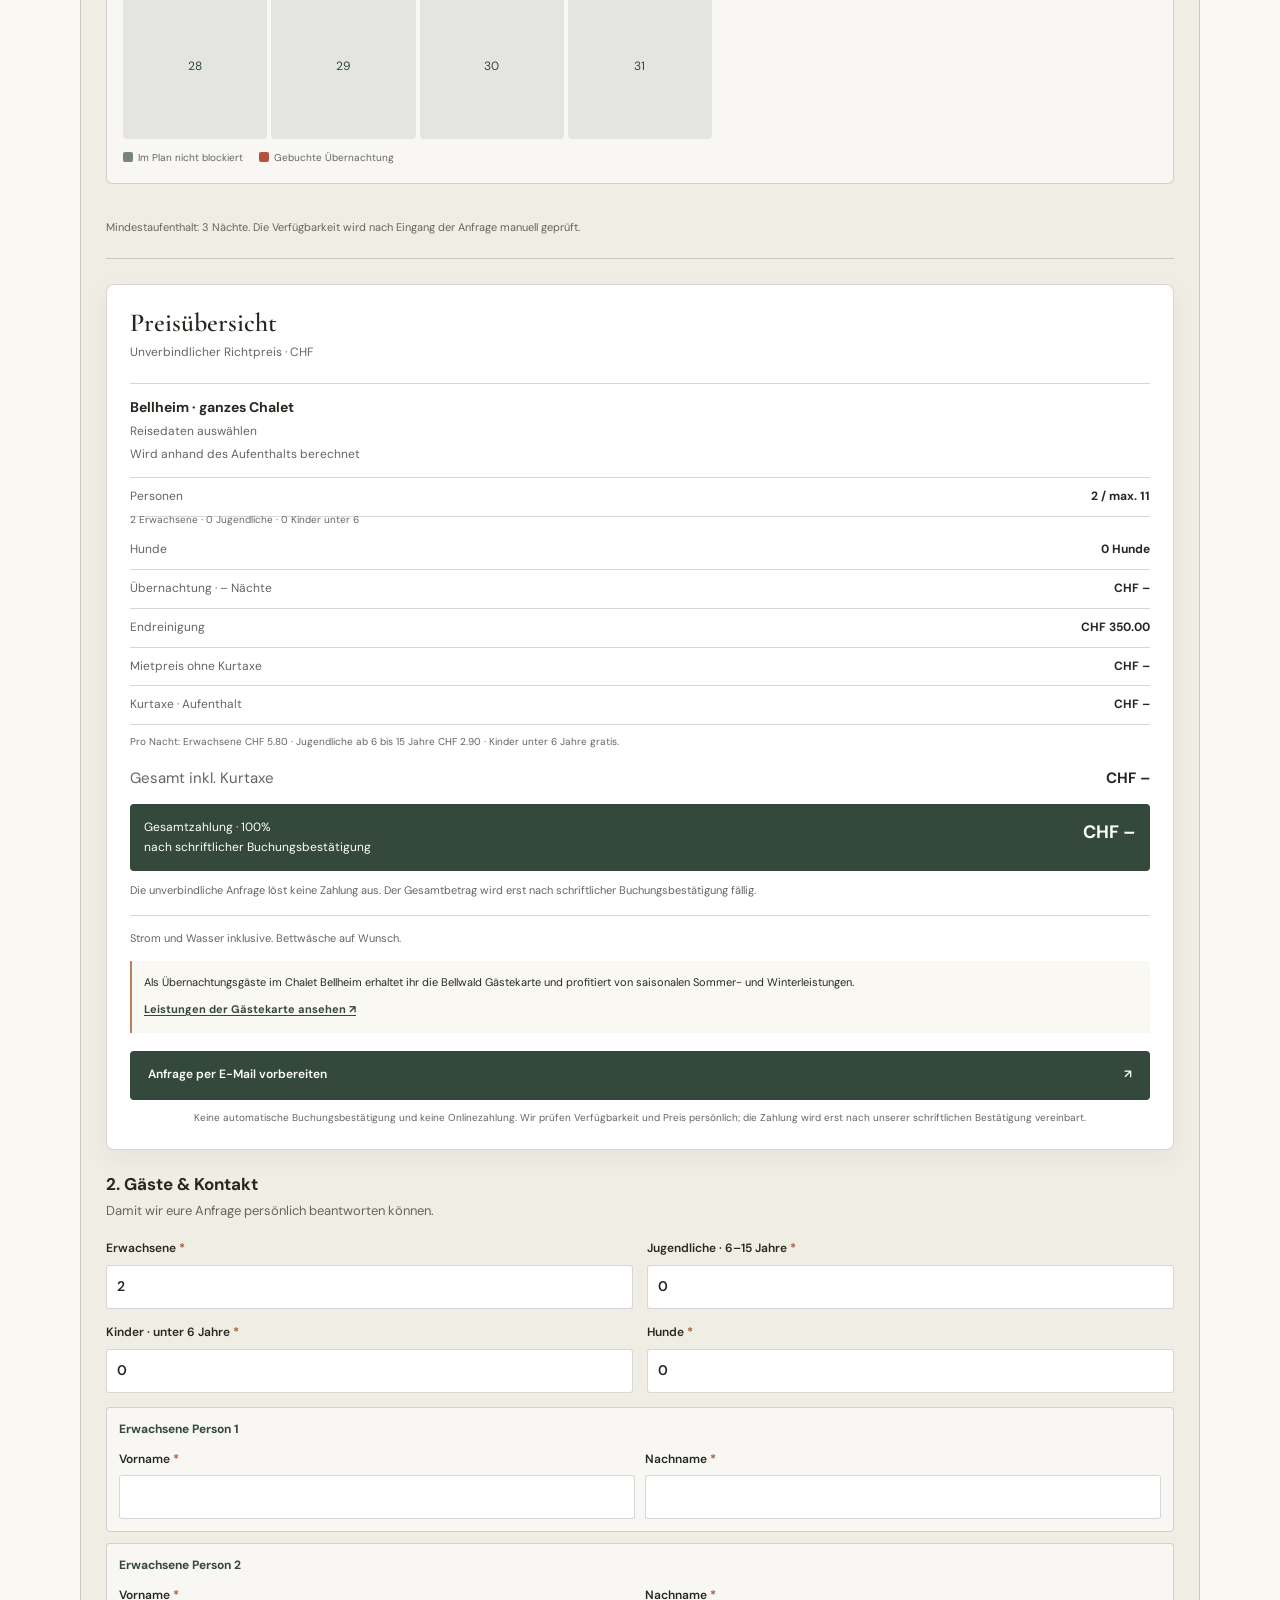
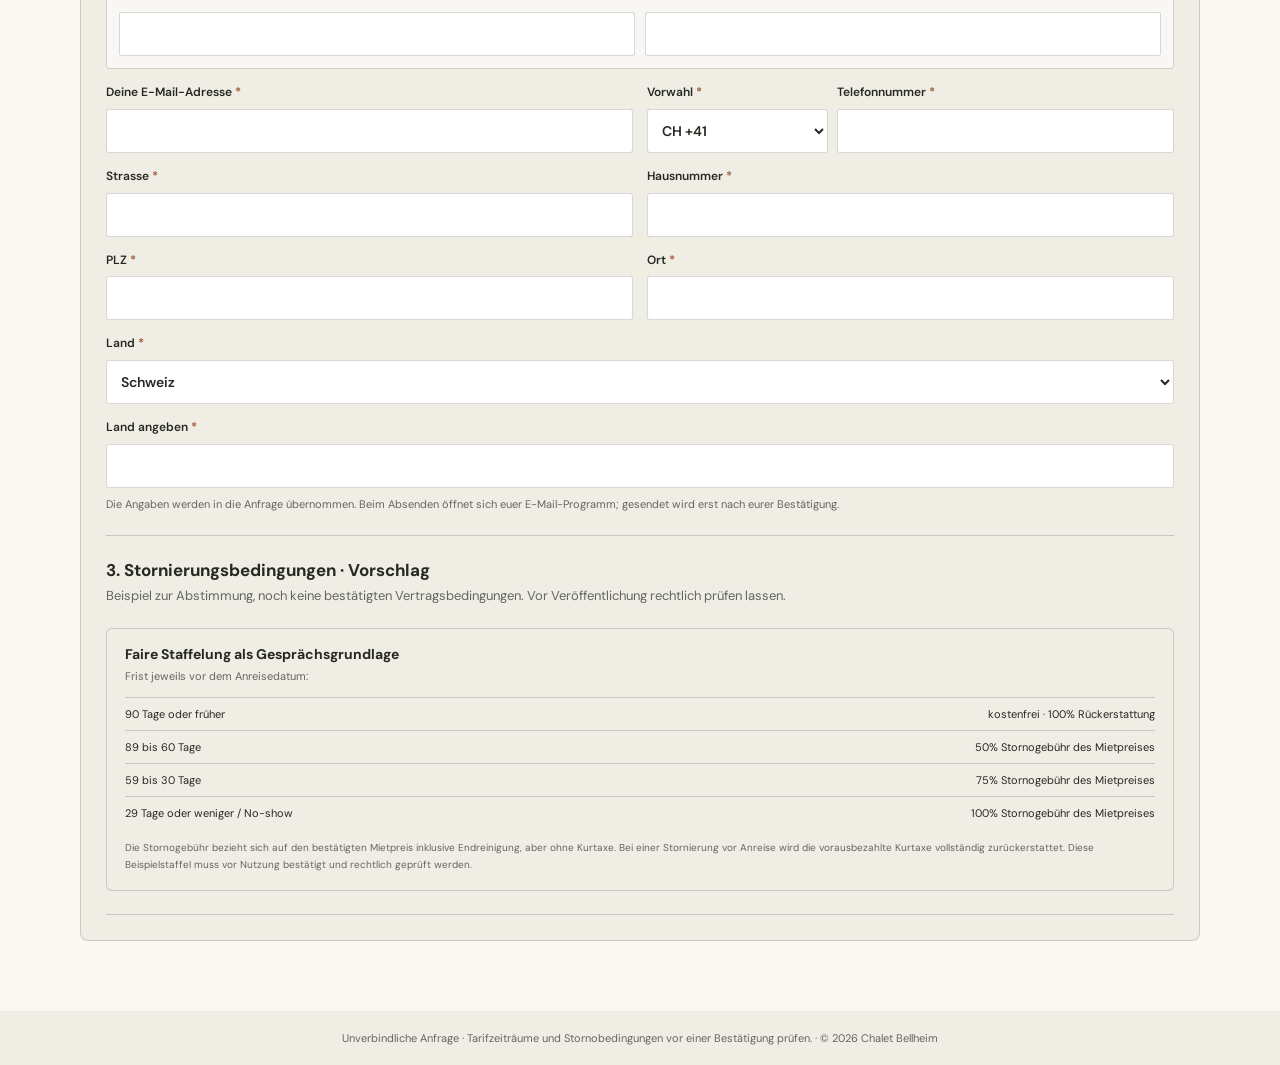
==== commit c47c2973: "Add files via upload" ====
--- a/buchungsablauf-vorschau.html
+++ b/buchungsablauf-vorschau.html
@@ -27,7 +27,7 @@
     .booking-steps b { display: grid; width: 26px; height: 26px; flex: 0 0 26px; place-items: center; border: 1px solid var(--line); border-radius: 50%; color: var(--pine); font-size: 11px; }
     .booking-steps span:first-child { color: var(--pine); font-weight: 700; }
     .booking-steps span:first-child b { border-color: var(--clay); color: #fff; background: var(--clay); }
-    .booking-layout { display: grid; grid-template-columns: minmax(0, 1.2fr) minmax(300px, .8fr); align-items: start; gap: clamp(26px, 5vw, 58px); }
+    .booking-layout { display: grid; grid-template-columns: minmax(0, 1fr); align-items: start; gap: 25px; }
     .booking-form { display: grid; gap: 25px; }
     .form-section { padding-bottom: 23px; border-bottom: 1px solid var(--line); }
     .form-section h2 { margin: 0 0 5px; font-family: var(--sans); font-size: 17px; font-weight: 700; }
@@ -87,7 +87,7 @@
     .policy-row { display: flex; justify-content: space-between; gap: 15px; padding: 7px 0; border-top: 1px solid var(--line); font-size: 11px; }
     .policy-row span:last-child { text-align: right; }
     .policy-note { margin: 11px 0 0; color: var(--muted); font-size: 10px; }
-    .summary { position: sticky; top: 18px; padding: 23px; border: 1px solid var(--line); border-radius: 8px; background: #fff; box-shadow: 0 8px 26px rgba(36,36,33,.05); }
+    .summary { position: static; padding: 23px; border: 1px solid var(--line); border-radius: 8px; background: #fff; box-shadow: 0 8px 26px rgba(36,36,33,.05); }
     .summary h2 { margin: 0 0 5px; font-size: 26px; }
     .summary-caption { margin: 0 0 20px; color: var(--muted); font-size: 12px; }
     .summary-selection { padding: 12px 0; border-block: 1px solid var(--line); }
@@ -119,7 +119,6 @@
       .demo-header { padding-inline: 5%; }
       .booking-page { width: 90%; padding-top: 30px; }
       .booking-layout { grid-template-columns: 1fr; }
-      .summary { position: static; grid-row: 1; }
       .booking-steps span { gap: 6px; font-size: 10px; }
       .booking-steps span + span { padding-left: 8px; }
       .summary { padding: 19px; }
@@ -189,6 +188,29 @@
           <p class="calendar-feedback" id="calendar-feedback" role="status" aria-live="polite"></p>
           <span class="field-help" data-i18n="bookingMinimumStay">Mindestaufenthalt: 3 Nächte. Die Verfügbarkeit wird nach Eingang der Anfrage manuell geprüft.</span>
         </section>
+        <aside class="summary" aria-labelledby="summary-title">
+          <h2 id="summary-title" data-i18n="bookingSummary">Preisübersicht</h2>
+          <p class="summary-caption" data-i18n="bookingEstimate">Unverbindlicher Richtpreis · CHF</p>
+          <div class="summary-selection"><strong id="summary-apartment">Bellheim · ganzes Chalet</strong><span id="summary-dates" data-i18n="bookingChooseDates">Reisedaten auswählen</span><span id="summary-season" data-i18n="bookingSeasonAuto">Tarifperiode wird automatisch bestimmt</span></div>
+          <div class="summary-row"><span data-i18n="bookingPeople">Personen</span><strong id="summary-person-count">2 / max. 11</strong></div>
+          <p class="occupancy-breakdown" id="summary-guest-breakdown">2 Erwachsene · 0 Jugendliche · 0 Kinder unter 6</p>
+          <div class="summary-row"><span data-i18n="bookingDogs">Hunde</span><strong id="summary-dog-count">0 Hunde</strong></div>
+          <p class="capacity-warning" id="capacity-warning" role="status" aria-live="polite" hidden></p>
+          <div class="summary-row"><span><span data-i18n="bookingNight">Übernachtung</span> · <span id="night-count">–</span></span><strong id="accommodation-price">CHF –</strong></div>
+          <p class="minimum-warning" id="minimum-stay-warning" role="status" hidden></p>
+          <div class="summary-row"><span data-i18n="bookingCleaning">Endreinigung</span><strong id="cleaning-price">CHF 350</strong></div>
+          <div class="summary-row"><span data-i18n="bookingRent">Mietpreis ohne Kurtaxe</span><strong id="total-price">CHF –</strong></div>
+          <div class="summary-row"><span data-i18n="bookingTaxStay">Kurtaxe · Aufenthalt</span><strong id="tourist-tax-price">CHF –</strong></div>
+          <p class="tax-rate-note" data-i18n="bookingTaxRates">Pro Nacht: Erwachsene CHF 5.80 · Jugendliche ab 6 bis 15 Jahre CHF 2.90 · Kinder unter 6 Jahre gratis.</p>
+          <div class="summary-row summary-total"><span data-i18n="bookingGrandTotal">Gesamt inkl. Kurtaxe</span><strong id="grand-total-price">CHF –</strong></div>
+          <div class="payment-total"><span><span data-i18n="bookingFullPayment">Gesamtzahlung · 100%</span><br><span data-i18n="bookingAfterConfirmation">nach schriftlicher Buchungsbestätigung</span></span><strong id="payment-total-price">CHF –</strong></div>
+          <p class="remaining" id="payment-note" data-i18n="bookingPaymentNote">Die unverbindliche Anfrage löst keine Zahlung aus. Der Gesamtbetrag wird erst nach schriftlicher Buchungsbestätigung fällig.</p>
+          <p class="tax-note" data-i18n="bookingUtilities">Strom und Wasser inklusive. Bettwäsche auf Wunsch.</p>
+          <div class="guest-card-note"><p data-i18n="bookingGuestCard">Als Übernachtungsgäste im Chalet Bellheim erhaltet ihr die Bellwald Gästekarte und profitiert von saisonalen Sommer- und Winterleistungen.</p><a href="https://www.bellwald.ch/planen-buchen/service-vorteile/gaestekarte-kurtaxe" target="_blank" rel="noreferrer"><span data-i18n="bookingGuestCardLink">Leistungen der Gästekarte ansehen</span> ↗</a></div>
+          <button class="button button-dark" type="submit" form="booking-form"><span data-i18n="bookingSubmit">Anfrage per E-Mail vorbereiten</span><span aria-hidden="true">↗</span></button>
+          <p class="summary-small" data-i18n="bookingNoAutomaticPayment">Keine automatische Buchungsbestätigung und keine Onlinezahlung. Wir prüfen Verfügbarkeit und Preis persönlich; die Zahlung wird erst nach unserer schriftlichen Bestätigung vereinbart.</p>
+          <div class="form-result" id="form-result" role="status" aria-live="polite" hidden></div>
+        </aside>
         <section class="form-section">
           <h2 data-i18n="bookingSectionGuests">2. Gäste & Kontakt</h2>
           <p data-i18n="bookingSectionGuestsIntro">Damit wir eure Anfrage persönlich beantworten können.</p>
@@ -246,29 +268,6 @@
           </div>
         </section>
       </form>
-      <aside class="summary" aria-labelledby="summary-title">
-        <h2 id="summary-title" data-i18n="bookingSummary">Preisübersicht</h2>
-        <p class="summary-caption" data-i18n="bookingEstimate">Unverbindlicher Richtpreis · CHF</p>
-        <div class="summary-selection"><strong id="summary-apartment">Bellheim · ganzes Chalet</strong><span id="summary-dates" data-i18n="bookingChooseDates">Reisedaten auswählen</span><span id="summary-season" data-i18n="bookingSeasonAuto">Tarifperiode wird automatisch bestimmt</span></div>
-        <div class="summary-row"><span data-i18n="bookingPeople">Personen</span><strong id="summary-person-count">2 / max. 11</strong></div>
-        <p class="occupancy-breakdown" id="summary-guest-breakdown">2 Erwachsene · 0 Jugendliche · 0 Kinder unter 6</p>
-        <div class="summary-row"><span data-i18n="bookingDogs">Hunde</span><strong id="summary-dog-count">0 Hunde</strong></div>
-        <p class="capacity-warning" id="capacity-warning" role="status" aria-live="polite" hidden></p>
-        <div class="summary-row"><span><span data-i18n="bookingNight">Übernachtung</span> · <span id="night-count">–</span></span><strong id="accommodation-price">CHF –</strong></div>
-        <p class="minimum-warning" id="minimum-stay-warning" role="status" hidden></p>
-        <div class="summary-row"><span data-i18n="bookingCleaning">Endreinigung</span><strong id="cleaning-price">CHF 350</strong></div>
-        <div class="summary-row"><span data-i18n="bookingRent">Mietpreis ohne Kurtaxe</span><strong id="total-price">CHF –</strong></div>
-        <div class="summary-row"><span data-i18n="bookingTaxStay">Kurtaxe · Aufenthalt</span><strong id="tourist-tax-price">CHF –</strong></div>
-        <p class="tax-rate-note" data-i18n="bookingTaxRates">Pro Nacht: Erwachsene CHF 5.80 · Jugendliche ab 6 bis 15 Jahre CHF 2.90 · Kinder unter 6 Jahre gratis.</p>
-        <div class="summary-row summary-total"><span data-i18n="bookingGrandTotal">Gesamt inkl. Kurtaxe</span><strong id="grand-total-price">CHF –</strong></div>
-        <div class="payment-total"><span><span data-i18n="bookingFullPayment">Gesamtzahlung · 100%</span><br><span data-i18n="bookingAfterConfirmation">nach schriftlicher Buchungsbestätigung</span></span><strong id="payment-total-price">CHF –</strong></div>
-        <p class="remaining" id="payment-note" data-i18n="bookingPaymentNote">Die unverbindliche Anfrage löst keine Zahlung aus. Der Gesamtbetrag wird erst nach schriftlicher Buchungsbestätigung fällig.</p>
-        <p class="tax-note" data-i18n="bookingUtilities">Strom und Wasser inklusive. Bettwäsche auf Wunsch.</p>
-        <div class="guest-card-note"><p data-i18n="bookingGuestCard">Als Übernachtungsgäste im Chalet Bellheim erhaltet ihr die Bellwald Gästekarte und profitiert von saisonalen Sommer- und Winterleistungen.</p><a href="https://www.bellwald.ch/planen-buchen/service-vorteile/gaestekarte-kurtaxe" target="_blank" rel="noreferrer"><span data-i18n="bookingGuestCardLink">Leistungen der Gästekarte ansehen</span> ↗</a></div>
-        <button class="button button-dark" type="submit" form="booking-form"><span data-i18n="bookingSubmit">Anfrage per E-Mail vorbereiten</span><span aria-hidden="true">↗</span></button>
-        <p class="summary-small" data-i18n="bookingNoAutomaticPayment">Keine automatische Buchungsbestätigung und keine Onlinezahlung. Wir prüfen Verfügbarkeit und Preis persönlich; die Zahlung wird erst nach unserer schriftlichen Bestätigung vereinbart.</p>
-        <div class="form-result" id="form-result" role="status" aria-live="polite" hidden></div>
-      </aside>
     </div>
   </main>
   <footer class="demo-footer"><span data-i18n="bookingFooter">Unverbindliche Anfrage · Tarifzeiträume und Stornobedingungen vor einer Bestätigung prüfen.</span> · © <span id="year"></span> Chalet Bellheim</footer>
--- a/styles.css
+++ b/styles.css
@@ -1,18 +1,18 @@
 :root {
   color-scheme: light;
-  --paper: #f8f6f1;
-  --paper-deep: #eeebe4;
-  --ink: #242421;
-  --muted: #66645f;
-  --pine: #2b2c29;
-  --pine-deep: #1d1e1c;
-  --clay: #58564e;
-  --brass: #77746b;
+  --paper: #faf8f2;
+  --paper-deep: #f0ede5;
+  --ink: #252922;
+  --muted: #62675f;
+  --pine: #34483b;
+  --pine-deep: #25362c;
+  --clay: #a45d3d;
+  --brass: #bd8058;
   --line: rgba(36, 36, 33, .18);
   --wool-texture: radial-gradient(rgba(70, 67, 59, .055) .6px, transparent .8px);
   --serif: "Cormorant Garamond", Georgia, serif;
   --sans: "DM Sans", "Segoe UI", sans-serif;
-  --heading-size: clamp(30px, 3.2vw, 42px);
+  --heading-size: clamp(29px, 3vw, 38px);
   --section-space: clamp(48px, 6vw, 80px);
 }
 
@@ -25,12 +25,12 @@
 button, input, select { font: inherit; }
 img { display: block; max-width: 100%; }
 .sr-only { position: absolute; width: 1px; height: 1px; padding: 0; margin: -1px; overflow: hidden; clip: rect(0, 0, 0, 0); white-space: nowrap; border: 0; }
-.site-header { position: relative; z-index: 5; display: flex; align-items: center; justify-content: space-between; gap: 24px; width: 100%; padding: 16px 6.2%; color: var(--ink); background: var(--paper); border-bottom: 1px solid var(--line); }
+.site-header { position: sticky; top: 0; z-index: 10; display: flex; align-items: center; justify-content: space-between; gap: 24px; width: 100%; padding: 12px 6.2%; color: var(--ink); background: var(--paper); border-bottom: 1px solid var(--line); }
 .wordmark { display: inline-flex; align-items: center; gap: 11px; font-size: 13px; line-height: 1.2; letter-spacing: 0; }
 .site-header .wordmark { font-size: 20px; }
 .wordmark strong { font-weight: 700; }
 .brand-name { display: grid; gap: 3px; }
-.brand-name strong { font-family: var(--serif); font-size: 29px; font-weight: 600; letter-spacing: .055em; }
+.brand-name strong { font-family: var(--serif); font-size: 26px; font-weight: 600; letter-spacing: 0; }
 .brand-kicker { font-size: 8px; font-weight: 600; letter-spacing: .16em; }
 .brand-location { font-size: 11px; letter-spacing: .04em; }
 .wordmark small { display: block; margin-top: 5px; font-size: 9px; letter-spacing: 0; opacity: .82; }
@@ -38,31 +38,31 @@
 .wordmark-icon { display: block; width: 62px; height: 82px; overflow: hidden; flex: 0 0 62px; }
 .wordmark-icon img { width: 100%; height: 100%; object-fit: contain; }
 .footer-wordmark .wordmark-icon { background: #fff; border-radius: 8px; padding: 5px; }
-.site-header .wordmark-icon, .footer-wordmark .wordmark-icon { width: 100px; height: 120px; flex-basis: 100px; }
+.site-header .wordmark-icon, .footer-wordmark .wordmark-icon { width: 72px; height: 82px; flex-basis: 72px; }
 .main-nav { display: flex; align-items: center; gap: clamp(18px, 2.5vw, 38px); font-size: 14px; }
 .main-nav a { transition: opacity .2s ease; }
 .main-nav a:hover { opacity: .72; }
-.main-nav .nav-cta { min-height: 44px; padding: 10px 20px; border: 1px solid var(--ink); border-radius: 3px; color: var(--paper); background: var(--ink); }
+.main-nav .nav-cta { min-height: 44px; padding: 10px 20px; border: 1px solid var(--pine); border-radius: 4px; color: #fff; background: var(--pine); }
 .language-picker select { min-height: 44px; padding: 8px 6px; border: 0; color: var(--ink); background: transparent; font-size: 13px; cursor: pointer; }
 .language-picker option { color: var(--ink); }
 .hero { position: relative; display: grid; height: clamp(440px, 42vw, 560px); align-items: center; overflow: hidden; color: #fff; background: var(--pine); }
-.hero-image { grid-area: 1 / 1; width: 100%; height: 100%; min-height: 0; object-fit: contain; object-position: right center; transform-origin: right center; animation: mountain-breathe 14s ease-in-out infinite alternate; }
+.hero-image { grid-area: 1 / 1; width: 100%; height: 100%; min-height: 0; object-fit: cover; object-position: center 48%; transform-origin: center; animation: mountain-breathe 14s ease-in-out infinite alternate; }
 .hero-shade { position: absolute; inset: 0; width: 100%; height: 100%; }
-.hero-shade { background: linear-gradient(90deg, rgba(20, 21, 20, .77), rgba(20, 21, 20, .34) 60%, rgba(20, 21, 20, .14)), linear-gradient(0deg, rgba(20, 21, 20, .25), transparent 40%); }
-.hero-copy { position: relative; z-index: 1; grid-area: 1 / 1; width: min(620px, 53%); margin: 40px 0 64px 8%; animation: rise-in .8s .12s both; }
+.hero-shade { background: linear-gradient(90deg, rgba(24, 26, 24, .58), rgba(24, 26, 24, .24) 58%, rgba(24, 26, 24, .06)), linear-gradient(0deg, rgba(24, 26, 24, .14), transparent 40%); }
+.hero-copy { position: relative; z-index: 1; grid-area: 1 / 1; width: min(560px, 53%); margin: 40px 0 64px 8%; animation: rise-in .8s .12s both; }
 .eyebrow { margin: 0 0 18px; font-size: 10px; font-weight: 700; letter-spacing: 0; line-height: 1.4; }
 .hero .eyebrow { color: #f0eee7; font-size: 11px; letter-spacing: .15em; }
 h1, h2, h3, p { margin-top: 0; }
 h1, h2, h3 { font-family: var(--serif); font-weight: 600; line-height: 1.15; letter-spacing: 0; overflow-wrap: anywhere; }
-h1 { max-width: 620px; margin-bottom: 19px; font-size: clamp(42px, 5.5vw, 72px); }
-.hero-intro { max-width: 420px; margin-bottom: 29px; color: rgba(255,255,255,.86); font-size: 15px; }
+h1 { max-width: 560px; margin-bottom: 17px; font-size: clamp(40px, 4.6vw, 60px); }
+.hero-intro { max-width: 420px; margin-bottom: 25px; color: rgba(255,255,255,.9); font-size: 15px; }
 .button { display: inline-flex; min-height: 49px; align-items: center; justify-content: space-between; gap: 30px; padding: 0 18px; border: 0; border-radius: 4px; cursor: pointer; font-size: 12px; font-weight: 600; transition: background .2s ease, color .2s ease, transform .2s ease; }
 .button:hover { transform: translateY(-2px); }
 .button-light { min-width: 210px; color: var(--ink); background: var(--paper); }
 .button-light:hover { background: #fff; }
 .hero-actions { display: flex; flex-wrap: wrap; gap: 12px; }
-.button-outline { border: 1px solid rgba(255,255,255,.8); color: #fff; background: rgba(29,30,28,.3); }
-.button-outline:hover { color: var(--ink); background: var(--paper); }
+.button-outline { border: 1px solid var(--clay); color: #fff; background: var(--clay); }
+.button-outline:hover { border-color: var(--brass); color: #fff; background: var(--brass); }
 .button-dark { width: 100%; color: #fff; background: var(--pine); }
 .button-dark:hover { background: var(--pine-deep); }
 .hero-caption { position: absolute; z-index: 1; bottom: 24px; margin: 0; color: rgba(255,255,255,.86); font-size: 9px; }
@@ -76,15 +76,15 @@
 .chalet-values { display: grid; grid-template-columns: repeat(3, minmax(0, 1fr)); gap: clamp(20px, 3vw, 40px); margin-top: 32px; padding-top: 28px; border-top: 1px solid var(--line); }
 .chalet-values > div { min-width: 0; }
 .value-icon { display: block; width: 32px; height: 32px; margin-bottom: 12px; fill: none; stroke: currentColor; stroke-width: 1.7; stroke-linecap: round; stroke-linejoin: round; color: var(--pine); }
-.chalet-values h3 { margin-bottom: 10px; font-size: 23px; line-height: 1.25; }
-.chalet-values p { margin: 0; color: var(--muted); font-size: 12px; }
-.text-link { display: inline-flex; align-items: center; gap: 19px; padding-bottom: 5px; border-bottom: 1px solid currentColor; font-size: 11px; font-weight: 700; }
+.chalet-values h3 { margin-bottom: 8px; font-size: 21px; line-height: 1.25; }
+.chalet-values p { margin: 0; color: var(--muted); font-size: 13px; }
+.text-link { display: inline-flex; align-items: center; gap: 12px; padding-bottom: 5px; border-bottom: 1px solid var(--brass); color: var(--pine); font-size: 12px; font-weight: 700; }
 .apartments { padding-block: var(--section-space); background-color: var(--paper-deep); background-image: var(--wool-texture); background-size: 4px 4px; }
 .section-heading { display: grid; grid-template-columns: minmax(0, 1.4fr) minmax(0, 1fr); align-items: end; gap: 32px; margin-bottom: 30px; }
 .section-heading h2 { font-size: var(--heading-size); }
 .section-heading > p { max-width: 350px; margin-bottom: 4px; color: var(--muted); font-size: 13px; }
 .apartment-grid { display: grid; grid-template-columns: 1fr 1fr; gap: 24px; }
-.apartment-card { overflow: hidden; border: 1px solid var(--line); border-radius: 12px; background: var(--paper); box-shadow: 0 8px 28px rgba(36, 36, 33, .035); }
+.apartment-card { overflow: hidden; border: 1px solid var(--line); border-radius: 8px; background: var(--paper); box-shadow: 0 8px 28px rgba(36, 36, 33, .06); }
 .bailey-card { border-top: 5px solid var(--ink); }
 .belalp-card { border-top: 5px solid #fffefa; }
 .photo-gallery { position: relative; overflow: hidden; background: #d6d0c4; }
@@ -105,20 +105,20 @@
 .apartment-title-row { display: flex; justify-content: space-between; align-items: center; gap: 12px; }
 .apartment-title-row > div { min-width: 0; }
 .apartment-title-row .eyebrow { margin-bottom: 6px; font-size: 9px; }
-.apartment-title-row h3 { margin: 0; font-size: clamp(27px, 2.5vw, 32px); }
-.apartment-request { font-size: 11px; }
+.apartment-title-row h3 { margin: 0; font-size: clamp(25px, 2.3vw, 30px); }
+.apartment-request { font-size: 12px; }
 .rate-table { display: grid; margin-top: 16px; border-top: 1px solid var(--line); }
 .rate-row { display: grid; grid-template-columns: minmax(0, 1fr) 76px 84px; align-items: center; gap: 6px; min-height: 36px; border-bottom: 1px solid var(--line); }
-.rate-row > span:first-child { min-width: 0; color: var(--muted); font-size: 10px; }
-.rate-row > strong { font-size: 11px; text-align: right; white-space: nowrap; }
+.rate-row > span:first-child { min-width: 0; color: var(--muted); font-size: 11px; }
+.rate-row > strong { font-size: 12px; text-align: right; white-space: nowrap; }
 .rate-heading { min-height: 29px; }
-.rate-heading > span { color: var(--muted); font-size: 8px; }
+.rate-heading > span { color: var(--muted); font-size: 10px; }
 .rate-heading > span:not(:first-child) { text-align: right; }
 .capacity { display: grid; flex-shrink: 0; justify-items: center; width: 50px; height: 50px; align-content: center; border: 1px solid var(--line); border-radius: 50%; }
 .capacity strong { font-family: var(--serif); font-size: 18px; font-weight: 500; line-height: 1; }
 .capacity small { margin-top: 4px; color: var(--muted); font-size: 8px; }
-.apartment-description { margin: 15px 0 17px; color: var(--muted); font-size: 12px; }
-.feature-list { display: grid; gap: 6px; min-height: 73px; margin: 0 0 18px; padding: 0; list-style: none; color: var(--ink); font-size: 11px; }
+.apartment-description { margin: 15px 0 17px; color: var(--muted); font-size: 13px; }
+.feature-list { display: grid; gap: 6px; min-height: 73px; margin: 0 0 18px; padding: 0; list-style: none; color: var(--ink); font-size: 12px; }
 .feature-list li::before { margin-right: 9px; color: var(--clay); content: "\2014"; }
 .price-row { display: flex; align-items: center; gap: 27px; padding-top: 16px; border-top: 1px solid var(--line); }
 .price-row > span { display: grid; gap: 2px; }
@@ -127,13 +127,13 @@
 .round-link { display: grid; width: 38px; height: 38px; place-items: center; margin-left: auto; border: 1px solid var(--line); border-radius: 50%; transition: color .2s, background .2s; }
 .round-link:hover { color: white; background: var(--pine); border-color: var(--pine); }
 .price-note { max-width: 800px; margin: 23px 0 0; color: var(--muted); font-size: 10px; }
-.combined-rate { display: grid; grid-template-columns: repeat(2, minmax(0, 1fr)); align-items: stretch; gap: 8px 24px; margin-top: 23px; border: 1px solid var(--line); border-radius: 12px; background: rgba(255,255,255,.6); }
+.combined-rate { display: grid; grid-template-columns: repeat(2, minmax(0, 1fr)); align-items: stretch; gap: 8px 24px; margin-top: 23px; border: 1px solid var(--line); border-radius: 8px; background: rgba(255,255,255,.65); }
 .combined-request { margin-top: 18px; font-size: 10px; }
 .combined-gallery { width: calc(100% - 1px); height: clamp(220px, 29vw, 355px); border-radius: 11px 0 0 0; }
 .combined-details { display: grid; min-width: 0; align-content: center; gap: 20px; padding: 20px 20px 20px 0; }
 .combined-rate .eyebrow { margin: 0 0 3px; font-size: 9px; }
-.combined-name { margin: 0; font-size: 30px; }
-.combined-subtitle { margin: 5px 0 0; color: var(--muted); font-size: 11px; }
+.combined-name { margin: 0; font-size: 28px; }
+.combined-subtitle { margin: 5px 0 0; color: var(--muted); font-size: 13px; }
 .combined-rate .rate-table { margin: 0; }
 .combined-note { color: var(--muted); font-size: 9px; }
 .combined-note { grid-column: 1 / -1; padding: 0 18px 18px; }
@@ -148,7 +148,7 @@
 .amenities-heading h2 { margin-bottom: 0; font-size: clamp(25px, 2.5vw, 32px); }
 .amenities-list { display: grid; grid-template-columns: repeat(3, minmax(0, 1fr)); column-gap: 24px; }
 .amenities-list > div { display: grid; grid-template-columns: 24px minmax(0, 1fr); align-items: center; min-height: 44px; padding-block: 8px; border-bottom: 1px solid var(--line); }
-.amenities-list p { margin: 0; font-size: 12px; }
+.amenities-list p { margin: 0; font-size: 13px; }
 .amenity-number { color: var(--clay); font-size: 9px; }
 .experiences { padding-block: var(--section-space); color: #fff; background: var(--pine-deep); }
 .experiences .eyebrow { color: #dedbd1; }
@@ -158,7 +158,7 @@
 .experience-grid { display: grid; grid-template-columns: 1fr 1fr; border-top: 1px solid rgba(255,255,255,.25); border-bottom: 1px solid rgba(255,255,255,.25); }
 .experience-grid article { min-height: 300px; padding: 28px 7% 30px 0; }
 .experience-grid article + article { padding-left: 7%; border-left: 1px solid rgba(255,255,255,.25); }
-.season-tag { display: inline-block; margin-bottom: 22px; color: #dedbd1; font-size: 9px; font-weight: 700; }
+.season-tag { display: none; }
 .experience-grid h3 { margin-bottom: 13px; font-size: 28px; }
 .experience-grid article > p { max-width: 420px; min-height: 63px; margin-bottom: 19px; color: rgba(255,255,255,.7); font-size: 11px; }
 .text-link-light { color: #fff; }
@@ -168,6 +168,8 @@
 .daytrips > div { display: grid; grid-template-columns: repeat(4, 1fr); gap: 20px; }
 .daytrips span { display: grid; gap: 4px; }
 .daytrips strong { font-size: 12px; font-weight: 600; }
+.daytrips strong a { display: inline-flex; align-items: baseline; gap: 4px; white-space: nowrap; text-decoration: underline; text-decoration-color: var(--brass); text-underline-offset: 3px; text-decoration-thickness: 1px; }
+.daytrips strong a:hover { text-decoration-color: currentColor; }
 .daytrips small { max-width: 245px; color: rgba(255,255,255,.65); font-size: 10px; }
 .trip-caveat { display: block; margin-top: 15px; color: rgba(255,255,255,.55); font-size: 9px; }
 .location { display: grid; grid-template-columns: minmax(0, .82fr) minmax(0, 1fr); align-items: center; gap: clamp(24px, 5vw, 64px); padding-block: var(--section-space); }
@@ -188,12 +190,12 @@
 .booking-emblem { width: 120px; height: auto; object-fit: contain; border-radius: 8px; }
 .booking-copy > p:not(.eyebrow) { max-width: 400px; color: var(--muted); font-size: 13px; }
 .booking-copy .booking-contact { display: grid; gap: 2px; margin-top: 20px; color: var(--muted); font-size: 10px; }
-.booking-contact a { overflow-wrap: anywhere; color: var(--pine); font-size: 17px; font-weight: 600; }
+.booking-contact a { overflow-wrap: anywhere; color: var(--pine); font-size: 16px; font-weight: 600; }
 .booking-copy .booking-note { display: flex; align-items: flex-start; gap: 9px; margin-top: 25px; color: var(--muted); font-size: 10px !important; }
 .status-dot { flex: 0 0 8px; width: 8px; height: 8px; margin-top: 6px; border-radius: 50%; background: var(--clay); }
-.booking-form { display: grid; align-content: start; gap: 15px; padding: 25px; border: 1px solid var(--line); border-radius: 12px; background: var(--paper-deep); }
-.booking-form label { display: grid; gap: 6px; color: var(--muted); font-size: 10px; }
-.booking-form input, .booking-form select { width: 100%; min-height: 42px; padding: 9px 10px; border: 1px solid rgba(32,41,35,.19); border-radius: 0; color: var(--ink); background: var(--paper); font-size: 12px; }
+.booking-form { display: grid; align-content: start; gap: 15px; padding: 25px; border: 1px solid var(--line); border-radius: 8px; background: var(--paper-deep); }
+.booking-form label { display: grid; gap: 6px; color: var(--muted); font-size: 12px; }
+.booking-form input, .booking-form select { width: 100%; min-height: 44px; padding: 9px 10px; border: 1px solid rgba(32,41,35,.19); border-radius: 3px; color: var(--ink); background: var(--paper); font-size: 13px; }
 .guest-grid { display: grid; grid-template-columns: repeat(3, minmax(0, 1fr)); gap: 10px; }
 .guest-grid label { min-width: 0; }
 .guest-grid input { min-width: 0; padding-inline: 6px; text-align: center; }
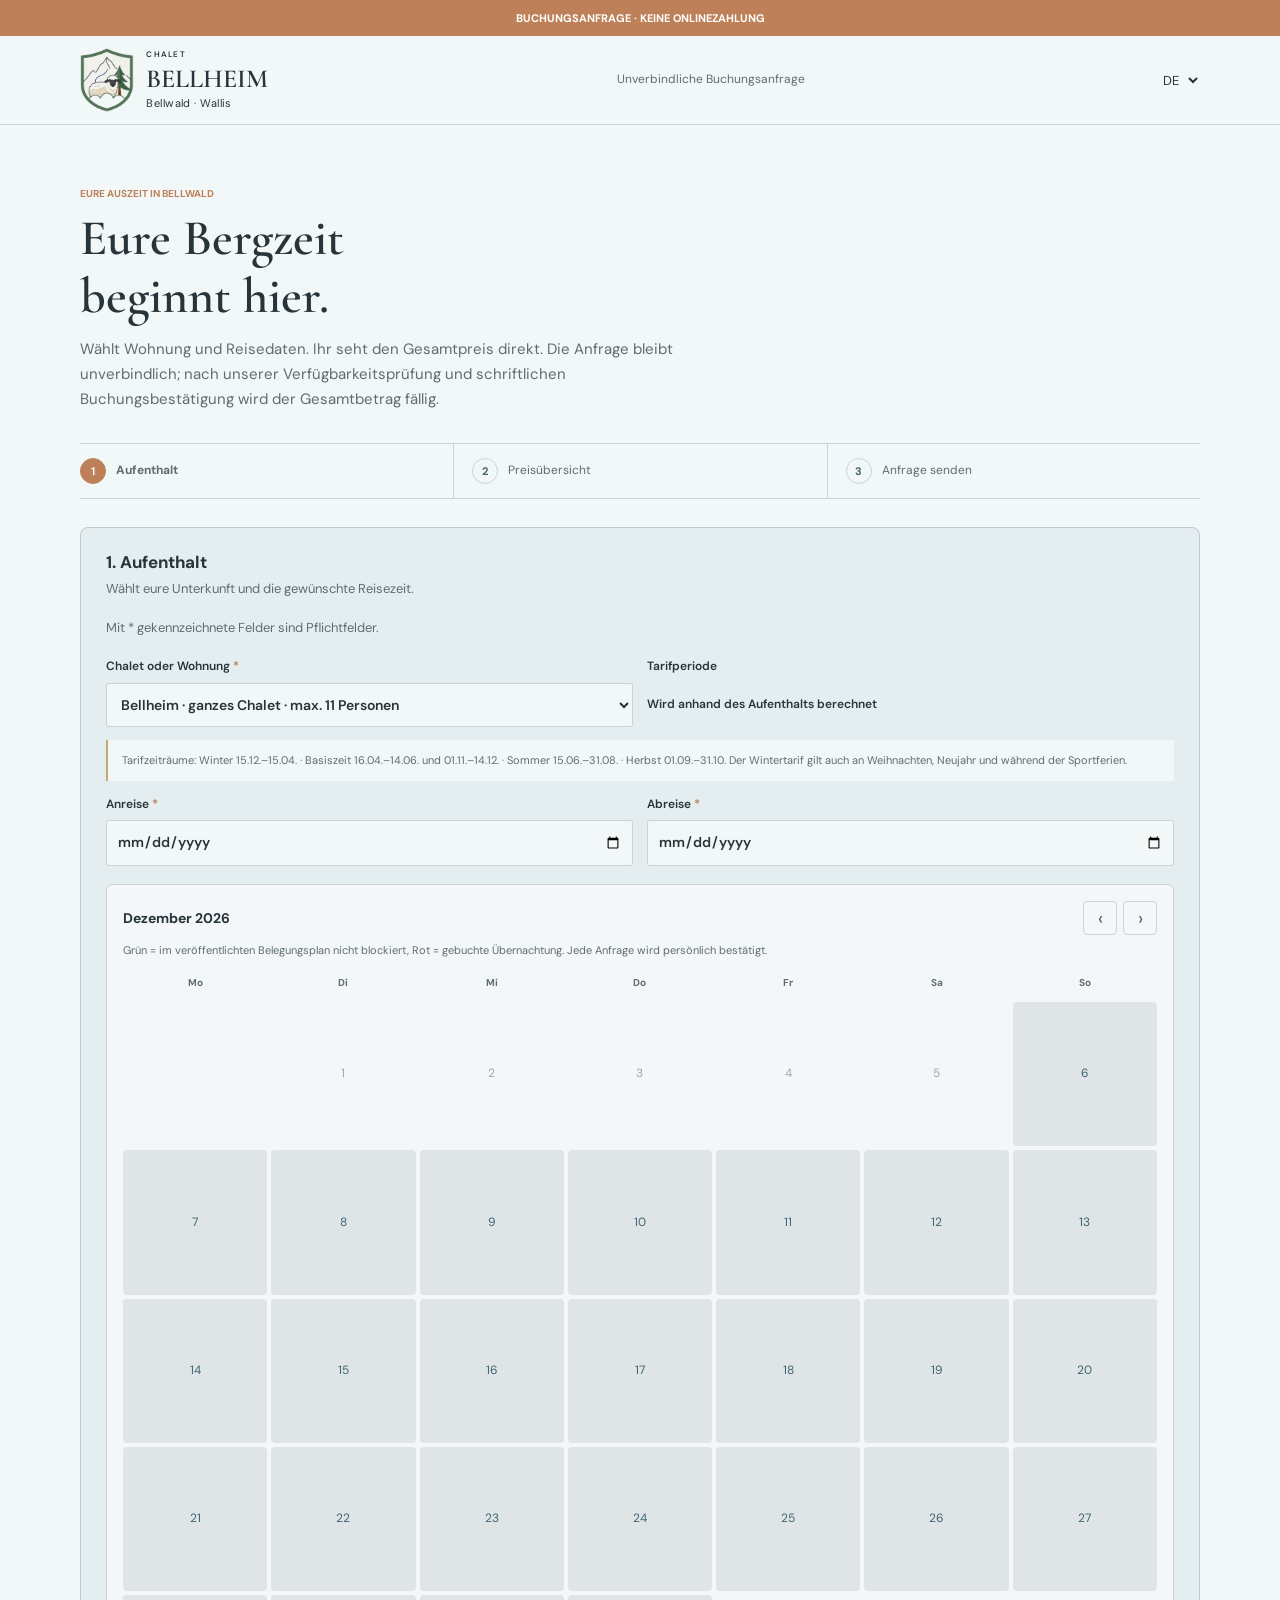
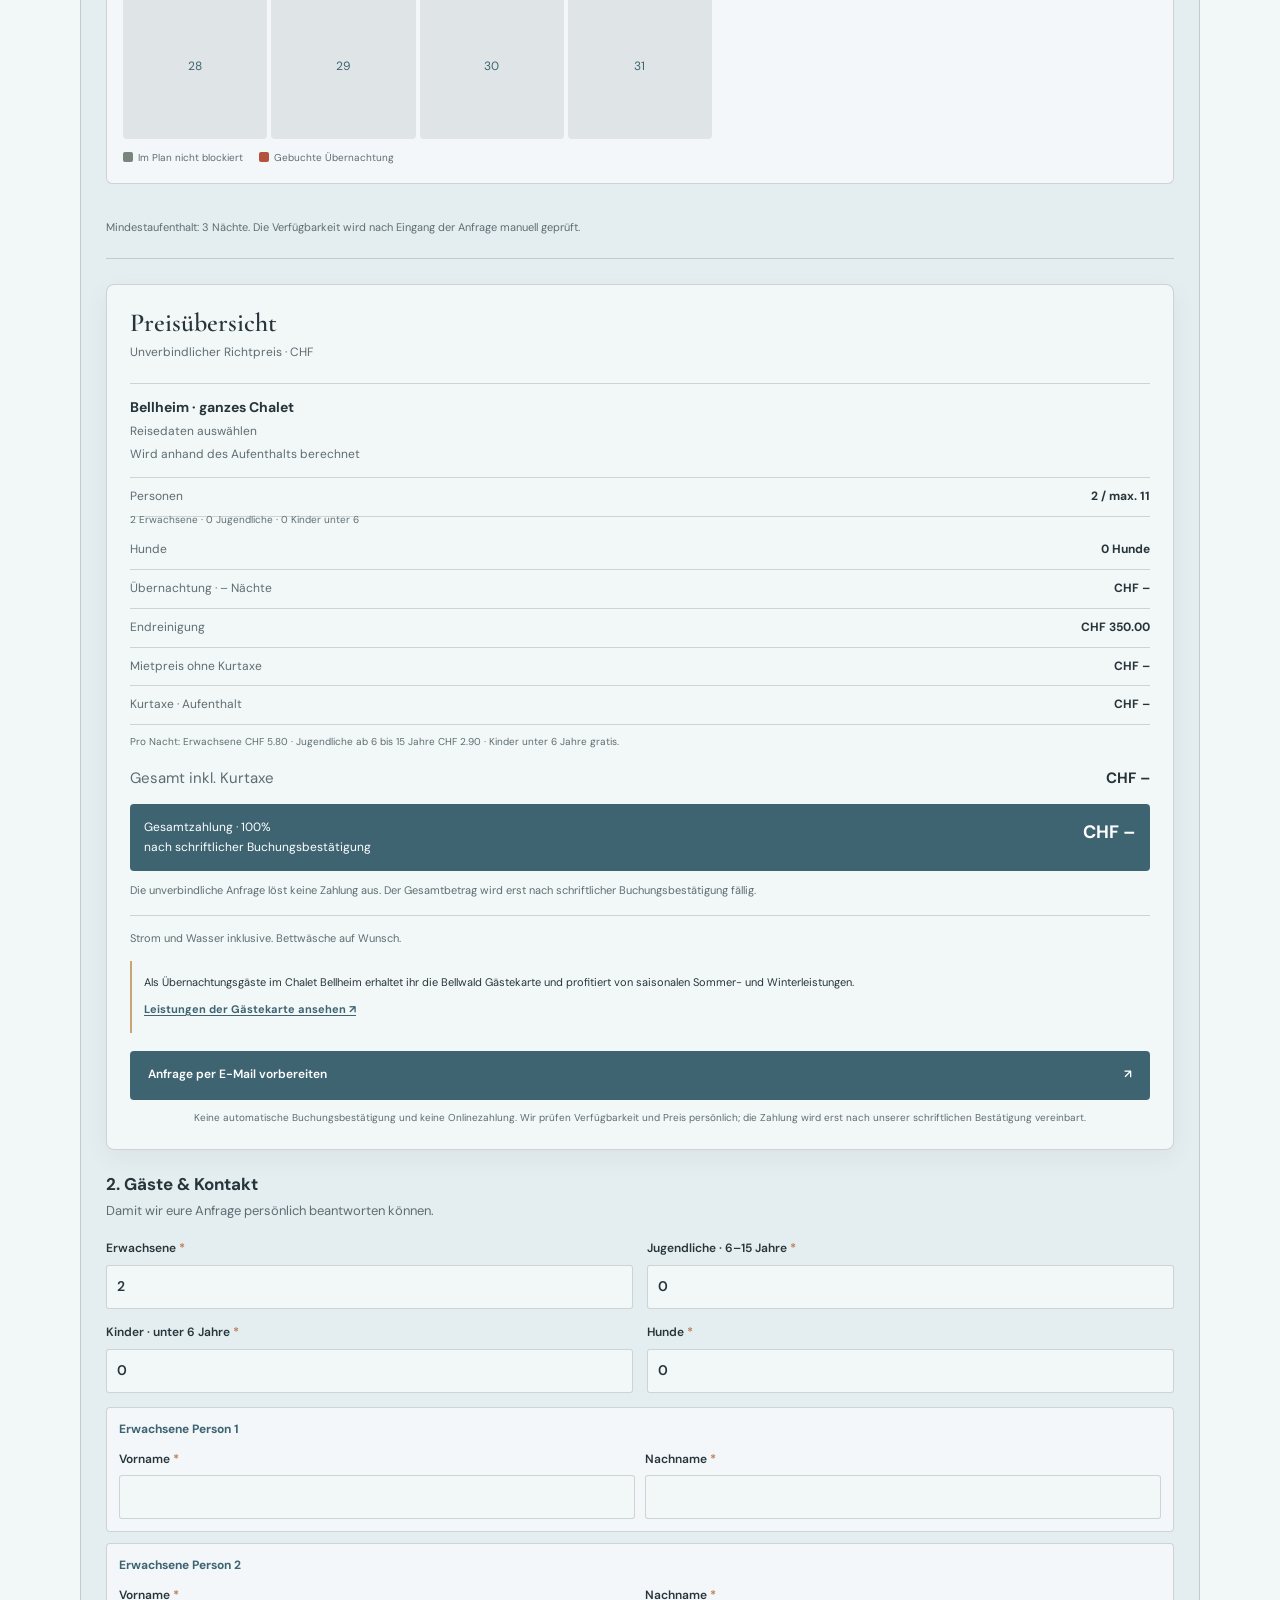
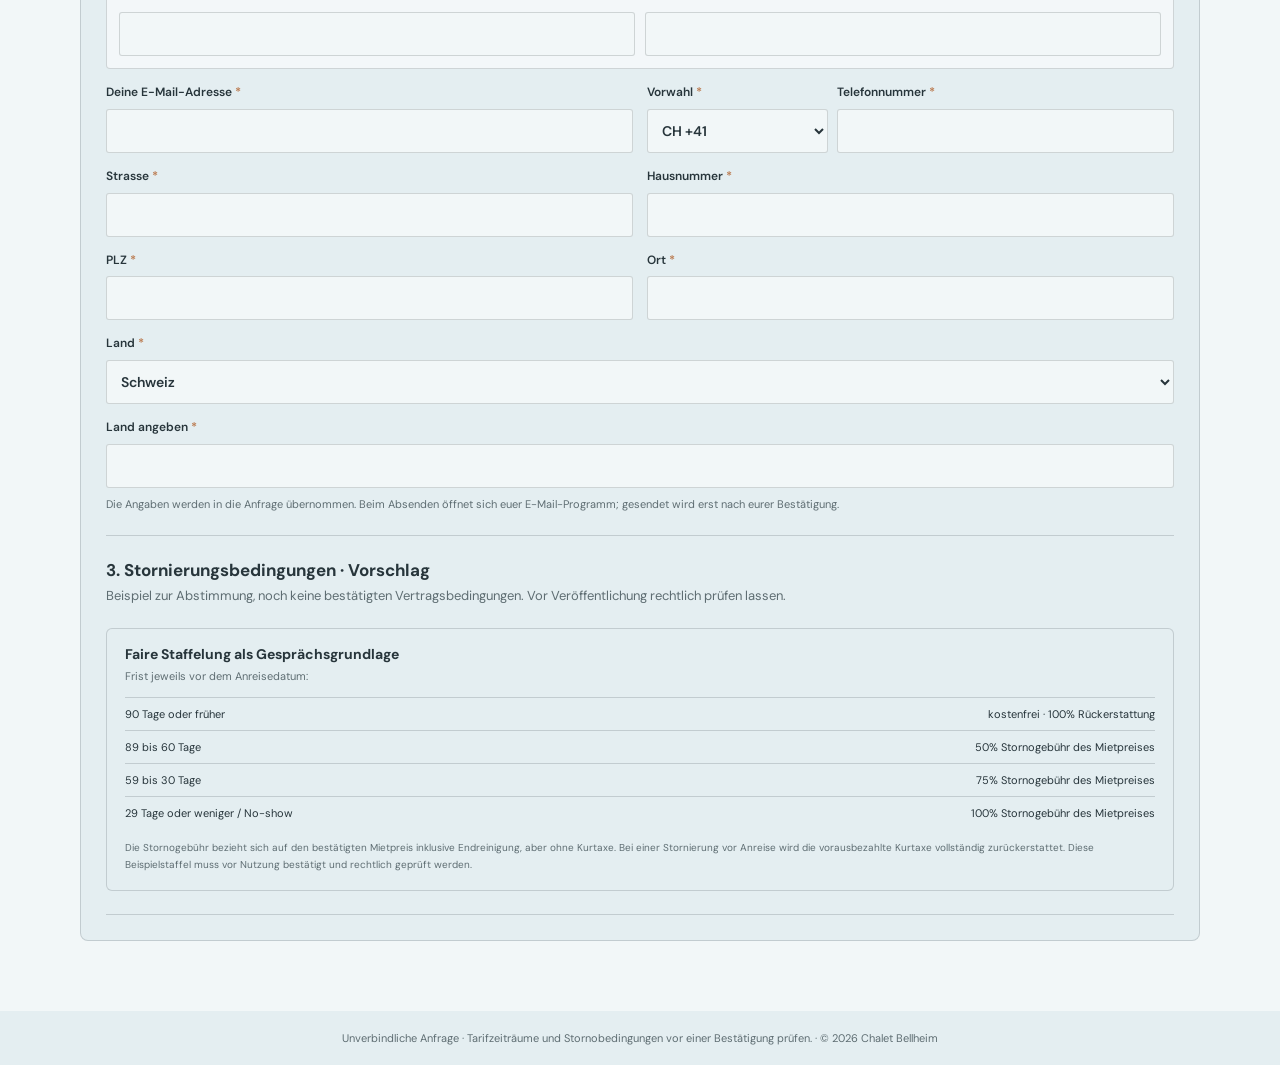
==== commit c796ef00: "Add files via upload" ====
--- a/buchungsablauf-vorschau.html
+++ b/buchungsablauf-vorschau.html
@@ -9,7 +9,7 @@
   <link rel="preconnect" href="https://fonts.googleapis.com">
   <link rel="preconnect" href="https://fonts.gstatic.com" crossorigin>
   <link href="https://fonts.googleapis.com/css2?family=Cormorant+Garamond:wght@500;600;700&family=DM+Sans:wght@400;500;600;700&display=swap" rel="stylesheet">
-  <link rel="stylesheet" href="styles.css">
+  <link rel="stylesheet" href="styles.css?v=seasonal-theme-20261127">
   <style>
     body { background: var(--paper); }
     .demo-banner { padding: 9px 16px; color: #fff; background: var(--clay); font-size: 11px; font-weight: 700; text-align: center; }
@@ -39,7 +39,7 @@
     .guest-name-row { display: grid; grid-template-columns: repeat(2, minmax(0, 1fr)); gap: 10px; padding: 12px; border: 1px solid var(--line); border-radius: 4px; background: rgba(255,255,255,.55); }
     .guest-name-heading { grid-column: 1 / -1; margin: 0; color: var(--pine); font-size: 12px; font-weight: 700; }
     .booking-form label { display: grid; min-width: 0; gap: 6px; color: var(--ink); font-size: 12px; font-weight: 600; }
-    .booking-form input, .booking-form select { width: 100%; min-width: 0; min-height: 44px; padding: 9px 10px; border: 1px solid var(--line); border-radius: 3px; color: var(--ink); background: #fff; font: inherit; font-size: 14px; }
+    .booking-form input, .booking-form select { width: 100%; min-width: 0; min-height: 44px; padding: 9px 10px; border: 1px solid var(--line); border-radius: 3px; color: var(--ink); background: var(--paper); font: inherit; font-size: 14px; }
     .booking-form input:focus, .booking-form select:focus { outline: 2px solid var(--brass); outline-offset: 1px; }
     .required-mark { color: var(--clay); font-weight: 700; }
     .required-note { margin: -10px 0 0; color: var(--muted); font-size: 10px; }
@@ -76,7 +76,7 @@
     .calendar-admin > p { margin: 9px 0 12px; color: var(--muted); font-size: 10px; line-height: 1.45; }
     .calendar-admin-fields { display: grid; grid-template-columns: 1fr 1fr; gap: 9px; }
     .calendar-admin label { display: grid; gap: 5px; color: var(--muted); font-size: 10px; }
-    .calendar-admin input { width: 100%; min-width: 0; min-height: 38px; padding: 6px; border: 1px solid var(--line); border-radius: 3px; background: #fff; font: inherit; }
+    .calendar-admin input { width: 100%; min-width: 0; min-height: 38px; padding: 6px; border: 1px solid var(--line); border-radius: 3px; background: var(--paper); font: inherit; }
     .calendar-admin-action { width: 100%; min-height: 38px; margin-top: 9px; border: 1px solid var(--pine); border-radius: 3px; color: #fff; background: var(--pine); cursor: pointer; font: inherit; font-size: 11px; font-weight: 700; }
     .blocked-list { display: grid; gap: 6px; margin: 10px 0 0; padding: 0; list-style: none; }
     .blocked-list li { display: flex; align-items: center; justify-content: space-between; gap: 8px; color: var(--ink); font-size: 10px; }
@@ -87,7 +87,7 @@
     .policy-row { display: flex; justify-content: space-between; gap: 15px; padding: 7px 0; border-top: 1px solid var(--line); font-size: 11px; }
     .policy-row span:last-child { text-align: right; }
     .policy-note { margin: 11px 0 0; color: var(--muted); font-size: 10px; }
-    .summary { position: static; padding: 23px; border: 1px solid var(--line); border-radius: 8px; background: #fff; box-shadow: 0 8px 26px rgba(36,36,33,.05); }
+    .summary { position: static; padding: 23px; border: 1px solid var(--line); border-radius: 8px; background: var(--paper); box-shadow: 0 8px 26px rgba(36,36,33,.05); }
     .summary h2 { margin: 0 0 5px; font-size: 26px; }
     .summary-caption { margin: 0 0 20px; color: var(--muted); font-size: 12px; }
     .summary-selection { padding: 12px 0; border-block: 1px solid var(--line); }
@@ -272,7 +272,7 @@
   </main>
   <footer class="demo-footer"><span data-i18n="bookingFooter">Unverbindliche Anfrage · Tarifzeiträume und Stornobedingungen vor einer Bestätigung prüfen.</span> · © <span id="year"></span> Chalet Bellheim</footer>
   <script src="availability.js"></script>
-  <script src="app.js"></script>
+  <script src="app.js?v=seasonal-theme-20261127"></script>
   <script>
     const rates = {
       "Chalet Bellheim": { base: { night: 380, week: 2500 }, summer: { night: 410, week: 2700 }, autumn: { night: 460, week: 3000 }, winter: { night: 520, week: 3400 }, cleaning: 350, capacity: 11 },
--- a/styles.css
+++ b/styles.css
@@ -14,6 +14,43 @@
   --sans: "DM Sans", "Segoe UI", sans-serif;
   --heading-size: clamp(29px, 3vw, 38px);
   --section-space: clamp(48px, 6vw, 80px);
+  --guest-band: #54534e;
+}
+:root[data-season="spring-summer"] {
+  --paper: #f5f5ee;
+  --paper-deep: #e9eee3;
+  --ink: #29332b;
+  --muted: #656b60;
+  --pine: #486044;
+  --pine-deep: #2e422f;
+  --clay: #c76b4c;
+  --brass: #b58b45;
+  --line: rgba(41, 51, 43, .18);
+  --guest-band: #2e422f;
+}
+:root[data-season="autumn"] {
+  --paper: #f6f1e8;
+  --paper-deep: #eee5d6;
+  --ink: #302f29;
+  --muted: #6d685c;
+  --pine: #586044;
+  --pine-deep: #3f4334;
+  --clay: #bb6745;
+  --brass: #c69445;
+  --line: rgba(48, 47, 41, .18);
+  --guest-band: #3f4334;
+}
+:root[data-season="winter"] {
+  --paper: #f2f7f8;
+  --paper-deep: #e4eef1;
+  --ink: #27353b;
+  --muted: #5e6d72;
+  --pine: #3e6472;
+  --pine-deep: #263f49;
+  --clay: #bd8058;
+  --brass: #c6a674;
+  --line: rgba(39, 53, 59, .18);
+  --guest-band: #263f49;
 }
 
 * { box-sizing: border-box; }
@@ -178,7 +215,7 @@
 .location-image { position: relative; }
 .location-image img { width: 100%; aspect-ratio: 16 / 9; object-fit: cover; }
 .location-image span { position: absolute; right: 0; bottom: 0; padding: 11px 14px; color: white; background: var(--pine); font-size: 8px; }
-.guest-card-band { display: grid; grid-template-columns: .65fr 1fr 1fr; align-items: center; gap: 4%; overflow-x: clip; padding: 61px 10%; color: #fff; background: #54534e; }
+.guest-card-band { display: grid; grid-template-columns: .65fr 1fr 1fr; align-items: center; gap: 4%; overflow-x: clip; padding: 61px 10%; color: #fff; background: var(--guest-band); }
 .guest-card-mark { display: block; width: 240px; max-width: 100%; height: auto; filter: drop-shadow(0 5px 8px rgba(0,0,0,.15)); }
 .guest-card-band .eyebrow { color: #eae7df; }
 .guest-card-band h2 { font-size: var(--heading-size); }
